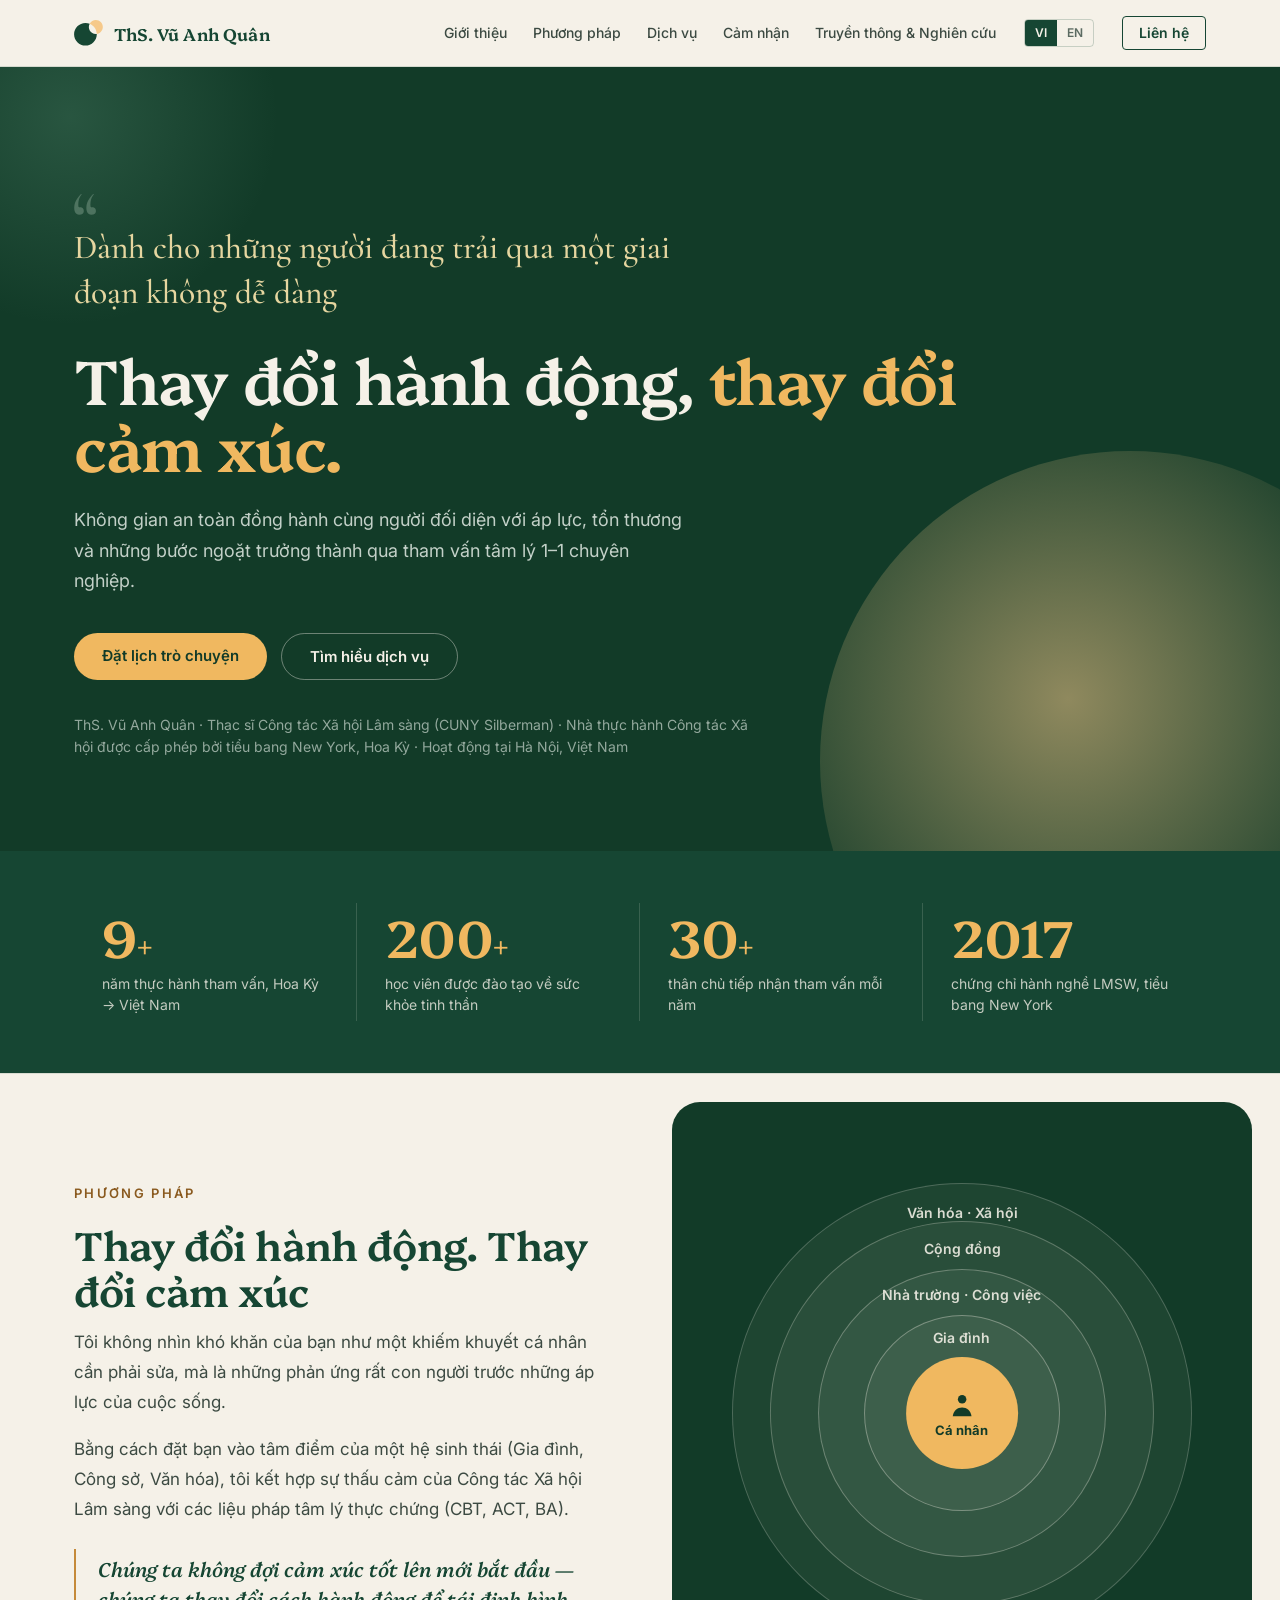
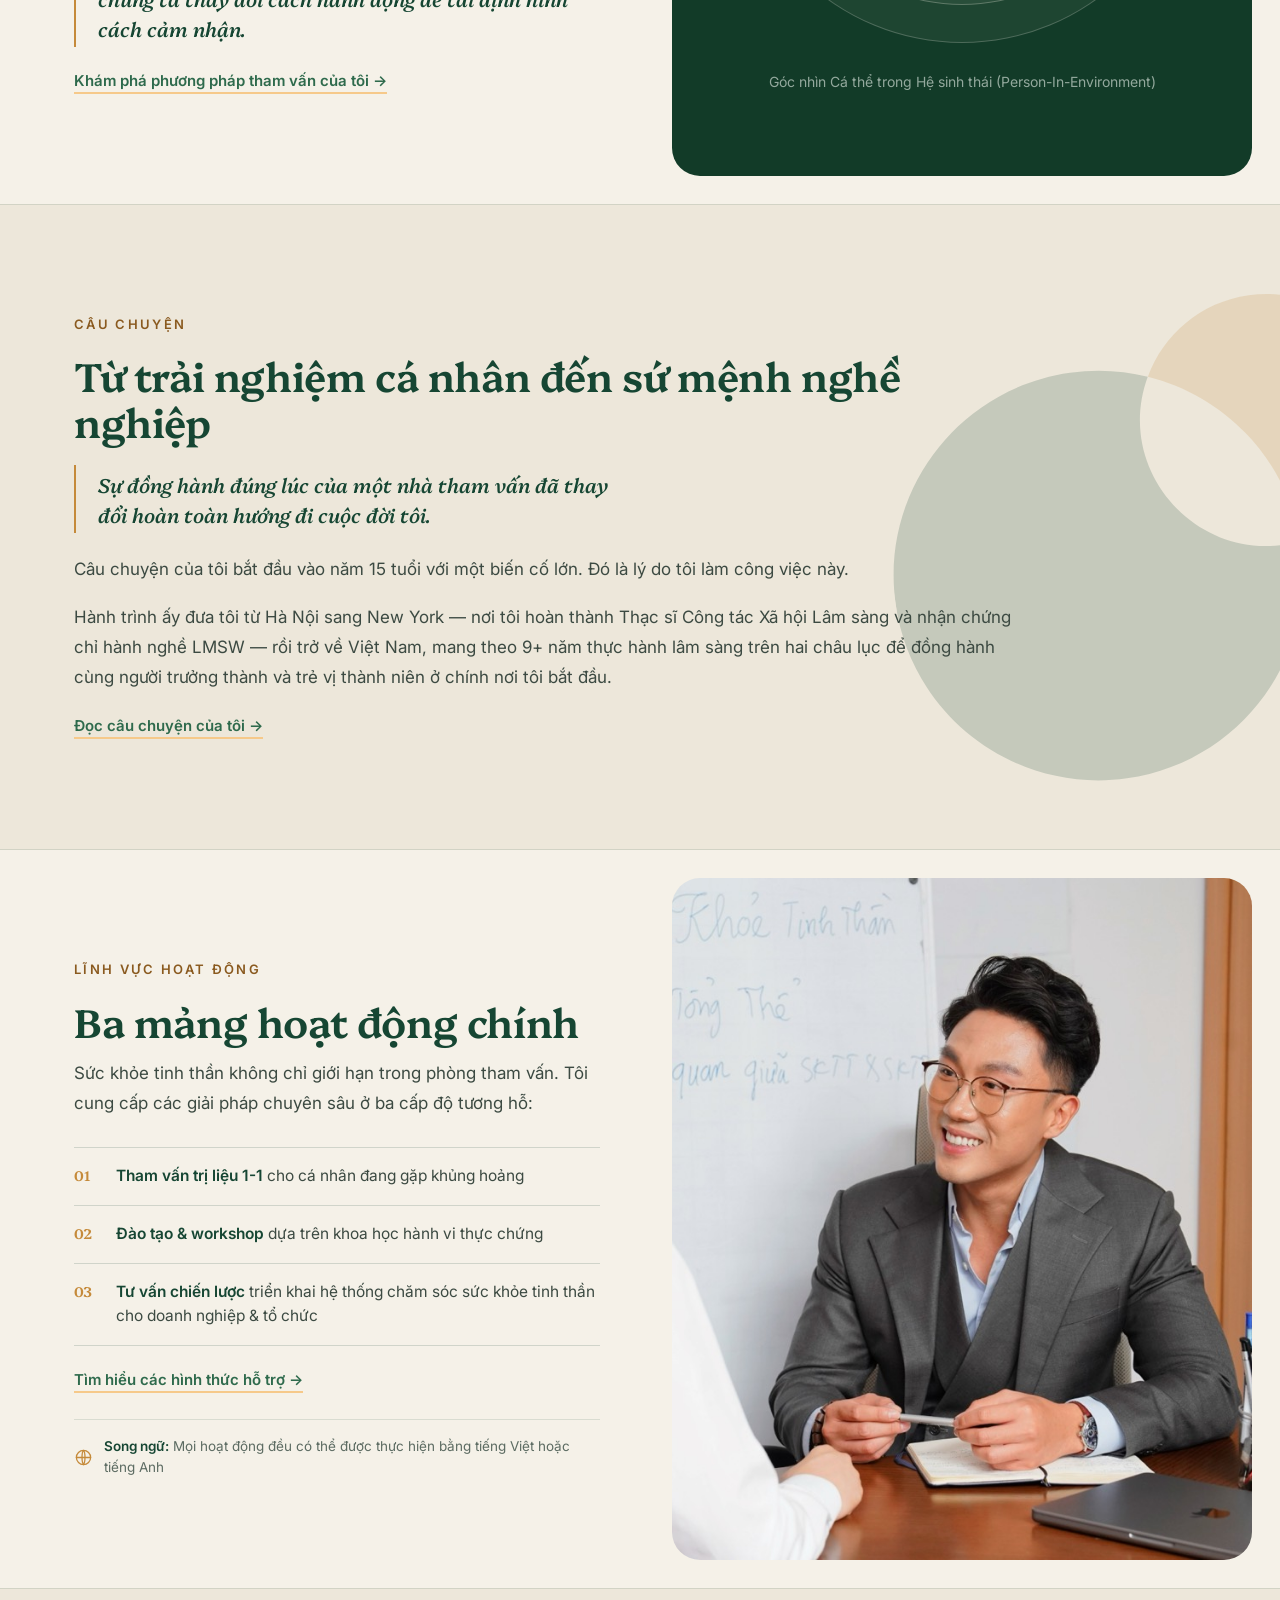
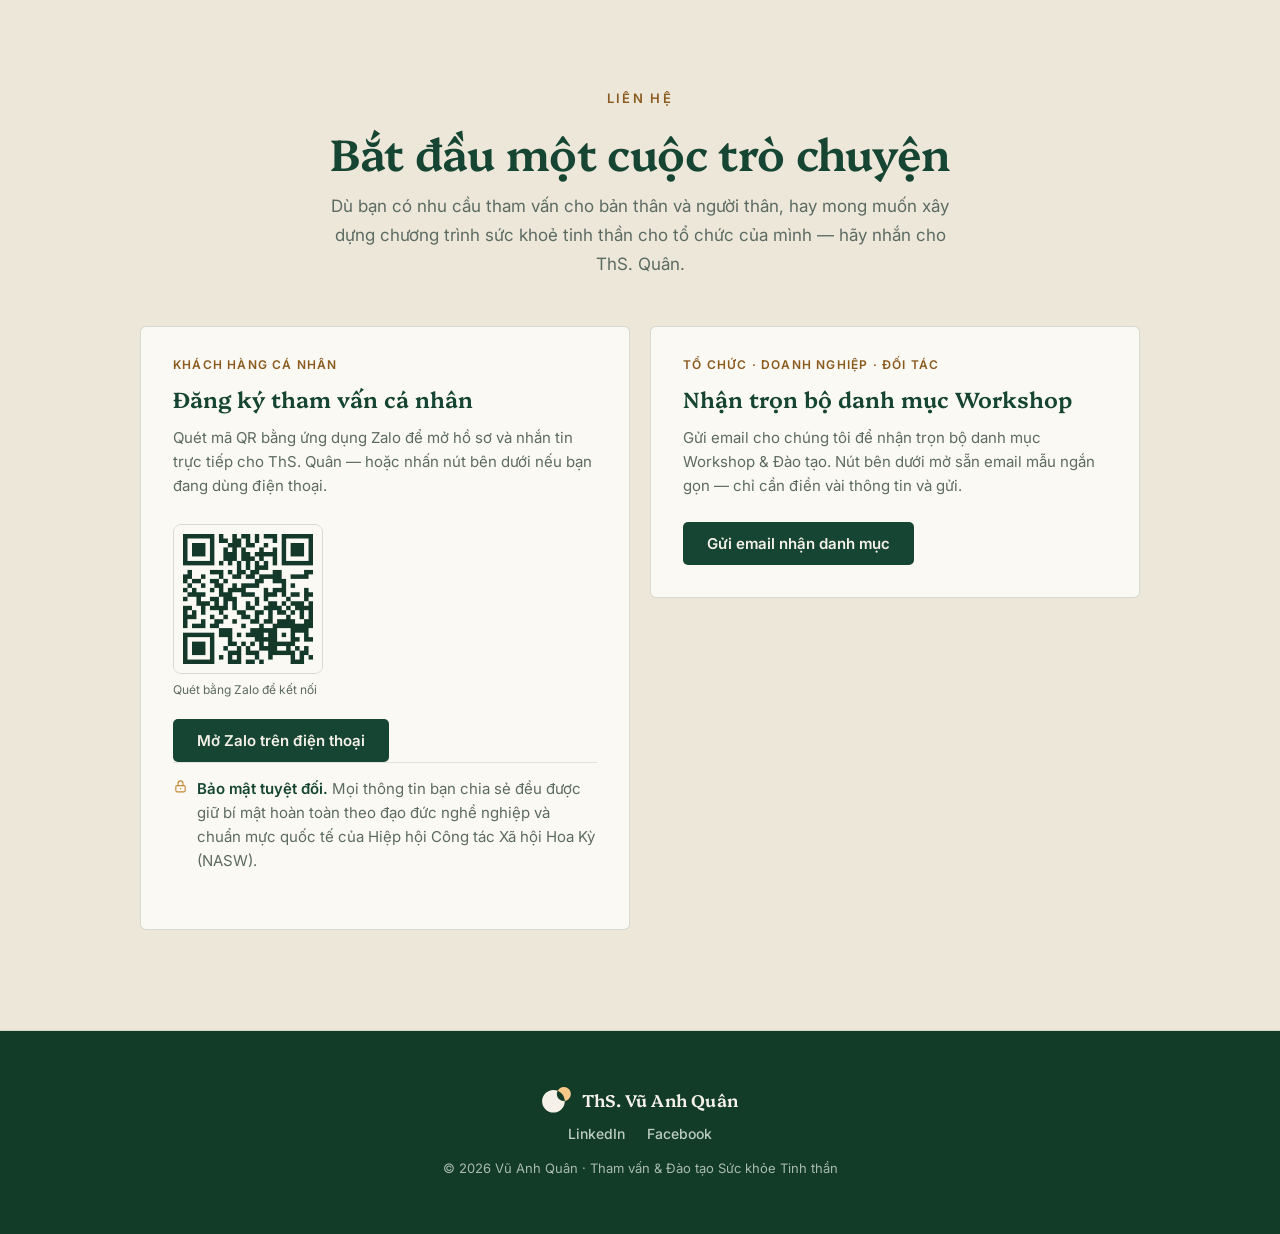
==== index.html @ e13372fb "Replace bilingual stamp with editorial treatments The rotated rubber-stamp badge clashed with the fl" ====
<!DOCTYPE html>
<html lang="vi">
<head>
<meta charset="UTF-8" />
<meta name="viewport" content="width=device-width, initial-scale=1.0" />
<title>ThS. Vũ Anh Quân — Tham vấn & Đào tạo Sức khỏe Tinh thần</title>
<meta name="description" content="ThS. Vũ Anh Quân (Quan Anh Vu, MSW) — Nhà tham vấn tâm lý & chuyên gia đào tạo sức khỏe tinh thần. Tham vấn cá nhân, tư vấn triển khai chương trình, đào tạo & giảng dạy." />
<link rel="preconnect" href="https://fonts.googleapis.com" />
<link rel="preconnect" href="https://fonts.gstatic.com" crossorigin />
<link href="https://fonts.googleapis.com/css2?family=Cormorant+Garamond:ital,wght@0,400;0,500;0,600;1,400;1,500&family=Platypi:ital,wght@0,400;0,500;0,600;0,700;1,400;1,500;1,600;1,700&family=Inter:wght@400;500;600;700&display=swap" rel="stylesheet" />
<link rel="stylesheet" href="style.css" />
<script src="app.js" defer></script>
</head>
<body>
<header class="nav">
  <div class="nav-inner">
    <a href="index.html" class="brand" aria-label="ThS. Vũ Anh Quân">
      <svg class="mark" viewBox="0 0 61 55" aria-hidden="true"><path class="m1" d="M48.05,30.11c0,13.27-10.75,24.03-24.02,24.03S0,43.38,0,30.11,10.75,6.09,24.03,6.09c3.17,0,6.2.61,8.97,1.73-5.75,10.8,3.44,23.31,15.03,21.57,0,.24.01.49.01.73Z"/><path class="m2" d="M60.8,14.76c0,7.48-5.55,13.65-12.76,14.63-.29-9.78-6.42-18.1-15.03-21.57,2.48-4.65,7.39-7.82,13.03-7.82,8.16,0,14.77,6.61,14.77,14.76Z"/></svg>
      <span data-vi="ThS. Vũ Anh Quân" data-en="Quan Anh Vu, MSW">ThS. Vũ Anh Quân</span>
    </a>
    <nav class="nav-links" id="navLinks">
      <a href="about.html" data-vi="Giới thiệu" data-en="About">Giới thiệu</a>
      <a href="approach.html" data-vi="Phương pháp" data-en="My Approach">Phương pháp</a>
      <div class="nav-drop">
        <a href="services.html" data-vi="Dịch vụ" data-en="Services">Dịch vụ</a>
        <div class="subm"><a href="services.html#workshop" data-vi="Workshop" data-en="Workshop">Workshop</a></div>
      </div>
      <a href="testimonials.html" data-vi="Cảm nhận" data-en="Testimonials">Cảm nhận</a>
      <div class="nav-drop">
        <a href="press.html" data-vi="Truyền thông &amp; Nghiên cứu" data-en="Press &amp; Research">Truyền thông &amp; Nghiên cứu</a>
        <div class="subm"><a href="press.html#research" data-vi="Nghiên cứu" data-en="Research">Nghiên cứu</a></div>
      </div>
      <a href="index.html#contact" class="mob-contact" data-vi="Liên hệ" data-en="Contact me">Liên hệ</a>
    </nav>
    <div class="lang" role="group" aria-label="Language">
      <button data-lang="vi" class="active">VI</button>
      <button data-lang="en">EN</button>
    </div>
    <a href="index.html#contact" class="nav-cta" data-vi="Liên hệ" data-en="Contact me">Liên hệ</a>
    <button class="nav-toggle" id="navToggle" aria-label="Menu"><span></span><span></span><span></span></button>
  </div>
</header>

<section class="hero" id="top">
  <div class="orb1"></div><div class="orb2"></div>
  <div class="inner">
    <p class="hero-quote" data-vi="Dành cho những người đang trải qua một giai đoạn không dễ dàng" data-en="For people going through a hard chapter">Dành cho những người đang trải qua một giai đoạn không dễ dàng</p>
    <h1 data-vi="Thay đổi hành động, <span class='accent'>thay đổi cảm xúc.</span>" data-en="Act Different, <span class='accent'>Feel Different.</span>">Thay đổi hành động, <span class="accent">thay đổi cảm xúc.</span></h1>
    <p class="tag" data-vi="Không gian an toàn đồng hành cùng người đối diện với áp lực, tổn thương và những bước ngoặt trưởng thành qua tham vấn tâm lý 1–1 chuyên nghiệp." data-en="A safe space guiding people through pressure, healing, and life transitions with professional 1-on-1 clinical counseling.">Không gian an toàn đồng hành cùng người đối diện với áp lực, tổn thương và những bước ngoặt trưởng thành qua tham vấn tâm lý 1–1 chuyên nghiệp.</p>
    <div class="cta-row">
      <a href="index.html#contact" class="btn btn-primary" data-vi="Đặt lịch trò chuyện" data-en="Book a conversation">Đặt lịch trò chuyện</a>
      <a href="services.html" class="btn btn-ghost" data-vi="Tìm hiểu dịch vụ" data-en="Explore services">Tìm hiểu dịch vụ</a>
    </div>
    <p class="hero-cred" data-vi="ThS. Vũ Anh Quân · Thạc sĩ Công tác Xã hội Lâm sàng (CUNY Silberman) · Nhà thực hành Công tác Xã hội được cấp phép bởi tiểu bang New York, Hoa Kỳ · Hoạt động tại Hà Nội, Việt Nam" data-en="Quan Anh Vu, MSW · Master of Social Work, Clinical Practice (CUNY Silberman) · LMSW, New York, USA · Currently practicing in Hanoi, Vietnam">ThS. Vũ Anh Quân · Thạc sĩ Công tác Xã hội Lâm sàng (CUNY Silberman) · Nhà thực hành Công tác Xã hội được cấp phép bởi tiểu bang New York, Hoa Kỳ · Hoạt động tại Hà Nội, Việt Nam</p>
  </div>
</section>

<section class="bg-green">
  <div class="stat-grid">
    <div class="stat"><div class="num">9<sup>+</sup></div><div class="lbl" data-vi="năm thực hành tham vấn, Hoa Kỳ → Việt Nam" data-en="years of counseling practice, USA → Vietnam">năm thực hành tham vấn, Hoa Kỳ → Việt Nam</div></div>
    <div class="stat"><div class="num">200<sup>+</sup></div><div class="lbl" data-vi="học viên được đào tạo về sức khỏe tinh thần" data-en="practitioners trained in mental health">học viên được đào tạo về sức khỏe tinh thần</div></div>
    <div class="stat"><div class="num">30<sup>+</sup></div><div class="lbl" data-vi="thân chủ tiếp nhận tham vấn mỗi năm" data-en="clients received in counseling each year">thân chủ tiếp nhận tham vấn mỗi năm</div></div>
    <div class="stat"><div class="num">2017</div><div class="lbl" data-vi="chứng chỉ hành nghề LMSW, tiểu bang New York" data-en="LMSW license, State of New York">chứng chỉ hành nghề LMSW, tiểu bang New York</div></div>
  </div>
</section>

<!-- ============ PHƯƠNG PHÁP · split ============ -->
<section class="split" id="phuong-phap" style="border-top:1px solid var(--line-soft)">
  <div class="split-copy">
    <p class="eyebrow" data-vi="Phương pháp" data-en="My Approach">Phương pháp</p>
    <h2 class="h2" data-vi="Thay đổi hành động. Thay đổi cảm xúc" data-en="Act different. Feel different">Thay đổi hành động. Thay đổi cảm xúc</h2>
    <p class="body" data-vi="Tôi không nhìn khó khăn của bạn như một khiếm khuyết cá nhân cần phải sửa, mà là những phản ứng rất con người trước những áp lực của cuộc sống." data-en="I don't see your difficulty as a personal defect to be fixed, but as deeply human responses to life's pressures.">Tôi không nhìn khó khăn của bạn như một khiếm khuyết cá nhân cần phải sửa, mà là những phản ứng rất con người trước những áp lực của cuộc sống.</p>
    <p class="body" data-vi="Bằng cách đặt bạn vào tâm điểm của một hệ sinh thái (Gia đình, Công sở, Văn hóa), tôi kết hợp sự thấu cảm của Công tác Xã hội Lâm sàng với các liệu pháp tâm lý thực chứng (CBT, ACT, BA)." data-en="By mapping your challenges within your unique ecosystem—relationships, work culture, and environment—I combine the systemic lens of Clinical Social Work with evidence-based therapies (CBT, ACT, BA).">Bằng cách đặt bạn vào tâm điểm của một hệ sinh thái (Gia đình, Công sở, Văn hóa), tôi kết hợp sự thấu cảm của Công tác Xã hội Lâm sàng với các liệu pháp tâm lý thực chứng (CBT, ACT, BA).</p>
    <p class="pull" data-vi="Chúng ta không đợi cảm xúc tốt lên mới bắt đầu — chúng ta thay đổi cách hành động để tái định hình cách cảm nhận." data-en="We do not wait for your feelings to change to start living — we shift how you act to transform how you feel.">Chúng ta không đợi cảm xúc tốt lên mới bắt đầu — chúng ta thay đổi cách hành động để tái định hình cách cảm nhận.</p>
    <a class="more" href="approach.html" data-vi="Khám phá phương pháp tham vấn của tôi →" data-en="Explore my clinical approach →">Khám phá phương pháp tham vấn của tôi →</a>
  </div>
  <div class="split-panel deep">
    <div class="pie">
      <div class="pc pc5"><span class="pl" data-vi="Văn hóa · Xã hội" data-en="Culture · Society">Văn hóa · Xã hội</span></div>
      <div class="pc pc4"><span class="pl" data-vi="Cộng đồng" data-en="Community">Cộng đồng</span></div>
      <div class="pc pc3"><span class="pl" data-vi="Nhà trường · Công việc" data-en="School · Work">Nhà trường · Công việc</span></div>
      <div class="pc pc2"><span class="pl" data-vi="Gia đình" data-en="Family">Gia đình</span></div>
      <div class="pc pc1">
        <svg class="pperson" viewBox="0 0 24 24" aria-hidden="true"><circle cx="12" cy="7.4" r="3.4"/><path d="M4.5 21c.6-4.4 3.7-7 7.5-7s6.9 2.6 7.5 7z"/></svg>
        <span class="plc" data-vi="Cá nhân" data-en="Individual">Cá nhân</span>
      </div>
    </div>
    <p class="pie-cap" data-vi="Góc nhìn Cá thể trong Hệ sinh thái (Person-In-Environment)" data-en="The Person-In-Environment perspective">Góc nhìn Cá thể trong Hệ sinh thái (Person-In-Environment)</p>
  </div>
</section>

<!-- ============ CÂU CHUYỆN · band ============ -->
<section class="story-band">
  <svg class="band-mark" viewBox="0 0 61 55" aria-hidden="true"><path fill="#164633" d="M48.05,30.11c0,13.27-10.75,24.03-24.02,24.03S0,43.38,0,30.11,10.75,6.09,24.03,6.09c3.17,0,6.2.61,8.97,1.73-5.75,10.8,3.44,23.31,15.03,21.57,0,.24.01.49.01.73Z"/><path fill="#C58A3A" d="M60.8,14.76c0,7.48-5.55,13.65-12.76,14.63-.29-9.78-6.42-18.1-15.03-21.57,2.48-4.65,7.39-7.82,13.03-7.82,8.16,0,14.77,6.61,14.77,14.76Z"/></svg>
  <div class="inner">
    <div class="copy">
      <p class="eyebrow" data-vi="Câu chuyện" data-en="My Story">Câu chuyện</p>
      <h2 class="h2" data-vi="Từ trải nghiệm cá nhân đến sứ mệnh nghề nghiệp" data-en="From personal experience to a professional calling">Từ trải nghiệm cá nhân đến sứ mệnh nghề nghiệp</h2>
      <p class="pull" data-vi="Sự đồng hành đúng lúc của một nhà tham vấn đã thay đổi hoàn toàn hướng đi cuộc đời tôi." data-en="The timely support of a counselor changed the entire course of my life.">Sự đồng hành đúng lúc của một nhà tham vấn đã thay đổi hoàn toàn hướng đi cuộc đời tôi.</p>
      <p class="body" data-vi="Câu chuyện của tôi bắt đầu vào năm 15 tuổi với một biến cố lớn. Đó là lý do tôi làm công việc này." data-en="My story began at 15 with a major life crisis. That is why I do this work.">Câu chuyện của tôi bắt đầu vào năm 15 tuổi với một biến cố lớn. Đó là lý do tôi làm công việc này.</p>
      <p class="body" data-vi="Hành trình ấy đưa tôi từ Hà Nội sang New York — nơi tôi hoàn thành Thạc sĩ Công tác Xã hội Lâm sàng và nhận chứng chỉ hành nghề LMSW — rồi trở về Việt Nam, mang theo 9+ năm thực hành lâm sàng trên hai châu lục để đồng hành cùng người trưởng thành và trẻ vị thành niên ở chính nơi tôi bắt đầu." data-en="That journey took me from Hanoi to New York — where I completed my Master of Clinical Social Work and earned my LMSW license — then back to Vietnam, bringing 9+ years of clinical practice across two continents to walk alongside adults and adolescents right where my own story began.">Hành trình ấy đưa tôi từ Hà Nội sang New York — nơi tôi hoàn thành Thạc sĩ Công tác Xã hội Lâm sàng và nhận chứng chỉ hành nghề LMSW — rồi trở về Việt Nam, mang theo 9+ năm thực hành lâm sàng trên hai châu lục để đồng hành cùng người trưởng thành và trẻ vị thành niên ở chính nơi tôi bắt đầu.</p>
      <a class="more" href="about.html" data-vi="Đọc câu chuyện của tôi →" data-en="Read my full story →">Đọc câu chuyện của tôi →</a>
    </div>
  </div>
</section>

<!-- ============ DỊCH VỤ · split ============ -->
<section class="split" id="dich-vu">
  <div class="split-copy">
    <p class="eyebrow" data-vi="Lĩnh vực hoạt động" data-en="Services">Lĩnh vực hoạt động</p>
    <h2 class="h2" data-vi="Ba mảng hoạt động chính" data-en="Three core areas">Ba mảng hoạt động chính</h2>
    <p class="body" data-vi="Sức khỏe tinh thần không chỉ giới hạn trong phòng tham vấn. Tôi cung cấp các giải pháp chuyên sâu ở ba cấp độ tương hỗ:" data-en="Mental health extends beyond the counseling room. I offer in-depth solutions at three complementary levels:">Sức khỏe tinh thần không chỉ giới hạn trong phòng tham vấn. Tôi cung cấp các giải pháp chuyên sâu ở ba cấp độ tương hỗ:</p>
    <div class="svc-list">
      <div class="svc"><span class="no">01</span><p data-vi="<b>Tham vấn trị liệu 1-1</b> cho cá nhân đang gặp khủng hoảng" data-en="<b>1-on-1 clinical counseling</b> for individuals in crisis"><b>Tham vấn trị liệu 1-1</b> cho cá nhân đang gặp khủng hoảng</p></div>
      <div class="svc"><span class="no">02</span><p data-vi="<b>Đào tạo &amp; workshop</b> dựa trên khoa học hành vi thực chứng" data-en="<b>Training &amp; workshops</b> grounded in evidence-based behavioral science"><b>Đào tạo &amp; workshop</b> dựa trên khoa học hành vi thực chứng</p></div>
      <div class="svc"><span class="no">03</span><p data-vi="<b>Tư vấn chiến lược</b> triển khai hệ thống chăm sóc sức khỏe tinh thần cho doanh nghiệp &amp; tổ chức" data-en="<b>Strategic consulting</b> on mental-health care systems for businesses &amp; organizations"><b>Tư vấn chiến lược</b> triển khai hệ thống chăm sóc sức khỏe tinh thần cho doanh nghiệp &amp; tổ chức</p></div>
    </div>
    <a class="more" href="services.html" data-vi="Tìm hiểu các hình thức hỗ trợ →" data-en="Explore how I can help →">Tìm hiểu các hình thức hỗ trợ →</a>
    <div class="svc-bi">
      <svg viewBox="0 0 24 24" aria-hidden="true"><circle cx="12" cy="12" r="9"/><path d="M3 12h18M12 3c2.5 2.5 2.5 15 0 18M12 3c-2.5 2.5-2.5 15 0 18"/></svg>
      <p data-vi="<b>Song ngữ:</b> Mọi hoạt động đều có thể được thực hiện bằng tiếng Việt hoặc tiếng Anh" data-en="<b>Bilingual:</b> every service can be conducted in Vietnamese or English"><b>Song ngữ:</b> Mọi hoạt động đều có thể được thực hiện bằng tiếng Việt hoặc tiếng Anh</p>
    </div>
  </div>
  <div class="split-panel photo">
    <img src="[data-uri]" alt="ThS. Vũ Anh Quân trong một buổi tham vấn" />
  </div>
</section>

<section class="sec bg-alt contact" id="contact">
  <div class="contact-inner">
    <p class="eyebrow" data-vi="Liên hệ" data-en="Contact us">Liên hệ</p>
    <h2 data-vi="Bắt đầu một cuộc trò chuyện" data-en="Let's start a conversation">Bắt đầu một cuộc trò chuyện</h2>
    <p class="lead" data-vi="Dù bạn có nhu cầu tham vấn cho bản thân và người thân, hay mong muốn xây dựng chương trình sức khoẻ tinh thần cho tổ chức của mình — hãy nhắn cho ThS. Quân." data-en="Whether you're seeking counseling for yourself or a loved one, or wanting to build a mental wellness program for your organization — reach out to Mr. Quan.">Dù bạn có nhu cầu tham vấn cho bản thân và người thân, hay mong muốn xây dựng chương trình sức khoẻ tinh thần cho tổ chức của mình — hãy nhắn cho ThS. Quân.</p>
    <div class="ccards">
      <div class="ccard">
        <p class="tag" data-vi="Khách hàng cá nhân" data-en="Individual clients">Khách hàng cá nhân</p>
        <h3 data-vi="Đăng ký tham vấn cá nhân" data-en="Book individual counseling">Đăng ký tham vấn cá nhân</h3>
        <p data-vi="Quét mã QR bằng ứng dụng Zalo để mở hồ sơ và nhắn tin trực tiếp cho ThS. Quân — hoặc nhấn nút bên dưới nếu bạn đang dùng điện thoại." data-en="Scan the QR with the Zalo app to open the profile and message Mr. Quan directly — or tap the button below if you're on your phone.">Quét mã QR bằng ứng dụng Zalo để mở hồ sơ và nhắn tin trực tiếp cho ThS. Quân — hoặc nhấn nút bên dưới nếu bạn đang dùng điện thoại.</p>
        <div class="zalo-qr"><img src="[data-uri]" alt="Zalo QR — ThS. Vũ Anh Quân" width="150" height="150" loading="lazy" /><div class="cap" data-vi="Quét bằng Zalo để kết nối" data-en="Scan with Zalo to connect">Quét bằng Zalo để kết nối</div></div>
        <a class="btn-mail" target="_blank" rel="noopener noreferrer" href="https://zalo.me/84966249391"><span data-vi="Mở Zalo trên điện thoại" data-en="Open Zalo on mobile">Mở Zalo trên điện thoại</span></a>
        <p class="privacy-note"><svg viewBox="0 0 24 24" aria-hidden="true"><rect x="4.5" y="10.5" width="15" height="10" rx="2"/><path d="M8 10.5V7a4 4 0 0 1 8 0v3.5"/><circle cx="12" cy="15.5" r="1.2" fill="var(--gold)" stroke="none"/></svg><span data-vi="<b>Bảo mật tuyệt đối.</b> Mọi thông tin bạn chia sẻ đều được giữ bí mật hoàn toàn theo đạo đức nghề nghiệp và chuẩn mực quốc tế của Hiệp hội Công tác Xã hội Hoa Kỳ (NASW)." data-en="<b>Full confidentiality.</b> Everything you share is kept strictly private, in line with professional ethics and the international standards of the U.S. National Association of Social Workers (NASW)."><b>Bảo mật tuyệt đối.</b> Mọi thông tin bạn chia sẻ đều được giữ bí mật hoàn toàn theo đạo đức nghề nghiệp và chuẩn mực quốc tế của Hiệp hội Công tác Xã hội Hoa Kỳ (NASW).</span></p>
      </div>
      <div class="ccard">
        <p class="tag" data-vi="Tổ chức · Doanh nghiệp · Đối tác" data-en="Organizations · Partners">Tổ chức · Doanh nghiệp · Đối tác</p>
        <h3 data-vi="Nhận trọn bộ danh mục Workshop" data-en="Get our full workshop catalogue">Nhận trọn bộ danh mục Workshop</h3>
        <p data-vi="Gửi email cho chúng tôi để nhận trọn bộ danh mục Workshop & Đào tạo. Nút bên dưới mở sẵn email mẫu ngắn gọn — chỉ cần điền vài thông tin và gửi." data-en="Send us an email to receive our full workshop offering catalogue. The button opens a short pre-filled template — just add a few details and send.">Gửi email cho chúng tôi để nhận trọn bộ danh mục Workshop & Đào tạo. Nút bên dưới mở sẵn email mẫu ngắn gọn — chỉ cần điền vài thông tin và gửi.</p>
        <a class="btn-mail" target="_top" href="mailto:quan.dennis.vu@gmail.com?subject=Y%C3%AAu%20c%E1%BA%A7u%20danh%20m%E1%BB%A5c%20Workshop%20%26%20%C4%90%C3%A0o%20t%E1%BA%A1o&amp;body=Th%C3%A2n%20g%E1%BB%ADi%20ThS.%20V%C5%A9%20Anh%20Qu%C3%A2n%2C%0D%0A%0D%0A%C4%90%C6%A1n%20v%E1%BB%8B%20ch%C3%BAng%20t%C3%B4i%20mong%20nh%E1%BA%ADn%20danh%20m%E1%BB%A5c%20Workshop%20%26%20%C4%90%C3%A0o%20t%E1%BA%A1o%20%C4%91%E1%BA%A7y%20%C4%91%E1%BB%A7.%20V%C3%A0i%20th%C3%B4ng%20tin%20ng%E1%BA%AFn%3A%0D%0A%E2%80%A2%20T%C3%AAn%20t%E1%BB%95%20ch%E1%BB%A9c%3A%0D%0A%E2%80%A2%20Ng%C6%B0%E1%BB%9Di%20li%C3%AAn%20h%E1%BB%87%3A%0D%0A%E2%80%A2%20Ch%E1%BB%A7%20%C4%91%E1%BB%81%20/%20Nhu%20c%E1%BA%A7u%20di%E1%BB%85n%20thuy%E1%BA%BFt%20quan%20t%C3%A2m%3A%0D%0A%0D%0AC%E1%BA%A3m%20%C6%A1n%20anh."><span data-vi="Gửi email nhận danh mục" data-en="Email for the catalogue">Gửi email nhận danh mục</span></a>
      </div>
    </div>
  </div>
</section>

<footer class="ft">
  <div class="brand" style="display:flex;align-items:center;gap:11px">
    <svg class="mark" viewBox="0 0 61 55" aria-hidden="true"><path class="m1" d="M48.05,30.11c0,13.27-10.75,24.03-24.02,24.03S0,43.38,0,30.11,10.75,6.09,24.03,6.09c3.17,0,6.2.61,8.97,1.73-5.75,10.8,3.44,23.31,15.03,21.57,0,.24.01.49.01.73Z"/><path class="m2" d="M60.8,14.76c0,7.48-5.55,13.65-12.76,14.63-.29-9.78-6.42-18.1-15.03-21.57,2.48-4.65,7.39-7.82,13.03-7.82,8.16,0,14.77,6.61,14.77,14.76Z"/></svg>
    <span data-vi="ThS. Vũ Anh Quân" data-en="Quan Anh Vu, MSW">ThS. Vũ Anh Quân</span>
  </div>
  <div class="fsoc">
    <a href="https://www.linkedin.com/in/quandennisvu/" target="_blank" rel="noopener noreferrer">LinkedIn</a>
    <a href="https://www.facebook.com/quantamly92/" target="_blank" rel="noopener noreferrer">Facebook</a>
  </div>
  <p class="cp" data-vi="© 2026 Vũ Anh Quân · Tham vấn & Đào tạo Sức khỏe Tinh thần" data-en="© 2026 Quan Anh Vu · Mental Health Counseling & Training">© 2026 Vũ Anh Quân · Tham vấn & Đào tạo Sức khỏe Tinh thần</p>
</footer>
</body>
</html>
---- style.css ----
:root{
    --paper:#F5F1E8; --paper-alt:#EDE7DA; --card:#FBF9F3;
    --green-deep:#123B28; --green:#164633; --green-mid:#2E6A4C;
    --ink:#1E2A24; --ink-soft:#233029; --body:#3C4A42; --muted:#5C6B62;
    --gold:#C58A3A; --eyebrow:#8A5A1F; --gold-hero:#D9A24E; --gold-accent:#F0B860;
    --peach:#F6C98A;
    --line:rgba(16,66,46,.16); --line-soft:rgba(16,66,46,.12);
    --on-deep:#EAF1EB;
    --r:6px; --maxw:1180px;
  }
  *{box-sizing:border-box;margin:0;padding:0}
  html{scroll-behavior:smooth}
  body{font-family:Inter,-apple-system,BlinkMacSystemFont,'Segoe UI',sans-serif;background:var(--paper);color:var(--ink);
    line-height:1.6;-webkit-font-smoothing:antialiased}
  ::selection{background:var(--green);color:var(--paper)}
  a{color:inherit;text-decoration:none}
  img{display:block;max-width:100%}
  h1,h2,h3,h4,.serif{font-family:Platypi,Georgia,serif}
  .wrap{max-width:var(--maxw);margin:0 auto;padding:0 24px}
  .sec{padding:100px 0}
  .eyebrow{font:600 13px/1.5 Inter,sans-serif;letter-spacing:.18em;text-transform:uppercase;color:var(--eyebrow);margin:0 0 18px}
  .eyebrow.gold{color:var(--gold-hero)}
  .h2{font:600 40px/1.14 Platypi,Georgia,serif;color:var(--green);letter-spacing:-.01em;margin:0 0 14px}
  .h2.light{color:var(--paper)}
  .lead{font:400 17px/1.7 Inter,sans-serif;color:var(--muted);max-width:640px}
  .lead.on-deep{color:rgba(234,241,235,.72)}
  .bg-alt{background:var(--paper-alt);border-top:1px solid var(--line-soft);border-bottom:1px solid var(--line-soft)}
  .bg-deep{background:var(--green-deep);color:var(--on-deep)}
  .bg-green{background:var(--green);color:var(--paper)}

  /* NAV */
  header.nav{position:sticky;top:0;z-index:50;background:rgba(245,241,232,.86);backdrop-filter:blur(10px);
    border-bottom:1px solid rgba(16,66,46,.14)}
  .nav-inner{max-width:var(--maxw);margin:0 auto;padding:16px 24px;display:flex;align-items:center;gap:28px}
  .brand{display:flex;align-items:center;gap:11px;margin-right:auto}
  .brand .mark{width:29px;height:26px;flex:0 0 auto}
  .brand .mark .m1{fill:var(--green)}
  .brand .mark .m2{fill:var(--peach)}
  footer.ft .brand .mark .m1{fill:var(--paper)}
  .brand span{font:600 17px/1 Platypi,Georgia,serif;color:var(--green);letter-spacing:.01em}
  .nav-links{display:flex;gap:26px;align-items:center}
  .nav-links a{font:500 14px/1 Inter,sans-serif;color:var(--body);transition:color .18s}
  .nav-links a:hover{color:var(--green)}
  .nav-links .mob-contact{display:none}
  .lang{display:flex;flex:0 0 auto;border:1px solid rgba(16,66,46,.2);border-radius:4px;overflow:hidden;font:600 12px/1 Inter,sans-serif}
  .lang button{border:0;background:transparent;cursor:pointer;padding:7px 10px;color:var(--muted);font:inherit}
  .lang button.active{background:var(--green);color:var(--paper)}
  .nav-cta{font:600 14px/1 Inter,sans-serif;color:var(--green);border:1px solid var(--green);padding:9px 16px;border-radius:4px;transition:background .18s,color .18s}
  .nav-cta:hover{background:var(--green);color:var(--paper)}
  .nav-toggle{display:none;background:none;border:0;cursor:pointer;padding:6px}
  .nav-toggle span{display:block;width:24px;height:2px;background:var(--green);margin:5px 0;border-radius:2px}

  /* HERO */
  .hero{position:relative;overflow:hidden;background:var(--green-deep);color:var(--on-deep)}
  .hero .orb1{position:absolute;right:-160px;bottom:-220px;width:620px;height:620px;border-radius:50%;
    background:radial-gradient(circle at 40% 40%,rgba(246,201,138,.55),rgba(246,201,138,0) 68%);pointer-events:none}
  .hero .orb2{position:absolute;left:-140px;top:-160px;width:420px;height:420px;border-radius:50%;
    background:radial-gradient(circle at 50% 50%,rgba(120,180,150,.22),rgba(120,180,150,0) 70%);pointer-events:none}
  .hero .inner{position:relative;max-width:var(--maxw);margin:0 auto;padding:104px 24px 92px}
  .hero .eyebrow{color:var(--gold-hero);margin-bottom:22px;max-width:640px}
  .hero-quote{position:relative;font-family:'Cormorant Garamond',Georgia,serif;font-weight:500;
    font-size:clamp(1.55rem,2.9vw,2.1rem);line-height:1.34;color:#E6D6A0;max-width:660px;margin:2px 0 30px;padding-top:52px}
  .hero-quote::before{content:"\201C";position:absolute;top:8px;left:-2px;font-family:'Cormorant Garamond',Georgia,serif;
    font-weight:600;font-size:74px;line-height:1;color:rgba(176,201,184,.32)}
  .hero h1{font:600 62px/1.08 Platypi,Georgia,serif;letter-spacing:-.015em;margin:0 0 26px;max-width:900px;color:var(--paper)}
  .hero h1 .accent{color:var(--gold-accent)}
  .hero .tag{font:400 18px/1.7 Inter,sans-serif;color:rgba(234,241,235,.82);margin:0 0 36px;max-width:620px}
  .cta-row{display:flex;gap:14px;flex-wrap:wrap}
  .btn{font:600 15px/1 Inter,sans-serif;padding:15px 28px;border-radius:999px;display:inline-block;transition:opacity .18s}
  .btn:hover{opacity:.9}
  .btn-primary{background:var(--gold-accent);color:var(--green-deep)}
  .btn-ghost{color:var(--paper);border:1px solid rgba(245,241,232,.4)}
  .hero-cred{font:400 14px/1.6 Inter,sans-serif;color:rgba(234,241,235,.6);margin:34px 0 0;max-width:680px}

  /* STAT BAND */
  .stat-grid{max-width:var(--maxw);margin:0 auto;padding:52px 24px;display:grid;grid-template-columns:repeat(4,1fr)}
  .stat{padding:6px 28px;border-right:1px solid rgba(245,241,232,.16)}
  .stat:last-child{border-right:0}
  .stat .num{font:600 52px/1 Platypi,Georgia,serif;color:var(--gold-accent)}
  .stat .num sup{font-size:30px;vertical-align:baseline;line-height:1}
  .stat .lbl{font:400 14px/1.5 Inter,sans-serif;color:rgba(245,241,232,.78);margin-top:12px}

  /* STORY */
  .story-grid{max-width:var(--maxw);margin:0 auto;display:grid;grid-template-columns:1.05fr .95fr;gap:64px;align-items:start}
  .story p.body{font:400 17px/1.75 Inter,sans-serif;color:var(--body);margin:0 0 22px}
  .story .pull{margin:0 0 22px;padding:4px 0 4px 22px;border-left:2px solid var(--gold);
    font:italic 500 20px/1.5 Platypi,Georgia,serif;color:var(--green)}
  .story .portrait{aspect-ratio:4/5;border:1px solid var(--line);border-radius:var(--r);overflow:hidden;background:var(--card)}
  .story .portrait img{width:100%;height:100%;object-fit:cover}
  .story .pcap{font:400 14px/1.6 Inter,sans-serif;color:var(--muted);margin:16px 2px 0}

  /* APPROACH */
  .appr-grid{max-width:var(--maxw);margin:0 auto;display:grid;grid-template-columns:1fr 1fr;gap:64px;align-items:center}
  .appr-head{max-width:840px}
  .diagram-center{display:flex;justify-content:center;margin:48px 0 4px}
  .diagram-wrap{display:flex;justify-content:center}
  .diagram{position:relative;width:460px;height:460px;border-radius:50%;background:#E7F0EA;border:1px solid rgba(16,66,46,.10)}
  .diagram .rl{position:absolute;left:50%;transform:translateX(-50%);white-space:nowrap;font:700 15px/1 Inter,sans-serif;color:#1E4635}
  .ring{position:absolute;left:50%;top:50%;transform:translate(-50%,-50%);border-radius:50%;border:3px solid #fff}
  .r5>.rl{top:28px}
  .r4{width:376px;height:376px;background:#D3E4DA}
  .r4>.rl{top:24px}
  .r3{width:292px;height:292px;background:#B7D5C4}
  .r3>.rl{top:22px;color:#17402F}
  .r2{width:208px;height:208px;background:#8FBFA6}
  .r2>.rl{top:16px;color:#123B28}
  .r1{width:140px;height:140px;background:#1E4E3A;border:4px solid #fff;display:flex;flex-direction:column;align-items:center;justify-content:center;gap:3px}
  .r1 .person{width:38px;height:38px;flex:0 0 auto}
  .r1 .rl-c{color:#fff;font:700 15px/1 Inter,sans-serif}
  .mod-intro{font:400 15px/1.6 Inter,sans-serif;color:var(--body);margin:24px 0 0}
  .modality{display:flex;flex-wrap:wrap;gap:8px;margin-top:14px}
  /* Approach: philosophy pillars + modalities (click-to-expand) */
  .appr-sub{font:italic 500 21px/1.32 Platypi,Georgia,serif;color:var(--gold);margin:54px 0 20px;max-width:820px}
  .acc-grid{display:grid;gap:14px}
  .acc-2col{grid-template-columns:1fr 1fr}
  .acc-4col{grid-template-columns:repeat(4,1fr);align-items:start;margin-top:16px}
  .acc-item{background:var(--card);border:1px solid var(--line);border-radius:var(--r)}
  .acc-item.open{border-color:rgba(197,138,58,.5)}
  .acc-head{width:100%;display:flex;align-items:center;gap:14px;text-align:left;background:none;border:0;cursor:pointer;padding:20px 22px;font:inherit}
  .acc-no{flex:0 0 auto;font:600 13px/1 Platypi,Georgia,serif;color:var(--gold)}
  .acc-t{flex:1;font:600 16px/1.36 Platypi,Georgia,serif;color:var(--green)}
  .acc-ic{flex:0 0 auto;width:16px;height:16px;position:relative}
  .acc-ic::before,.acc-ic::after{content:"";position:absolute;background:var(--gold);border-radius:2px}
  .acc-ic::before{top:7px;left:1px;width:14px;height:2px}
  .acc-ic::after{top:1px;left:7px;width:2px;height:14px;transition:transform .28s ease}
  .acc-item.open .acc-ic::after{transform:scaleY(0)}
  .acc-body{max-height:0;overflow:hidden;transition:max-height .32s ease}
  .acc-item.open .acc-body{max-height:520px}
  .acc-body p{padding:0 22px 20px;font:400 14.5px/1.66 Inter,sans-serif;color:var(--body);margin:0}
  @media(max-width:860px){.acc-4col{grid-template-columns:1fr 1fr}}
  @media(max-width:680px){.acc-2col,.acc-4col{grid-template-columns:1fr}.appr-sub{font-size:18px;margin-top:40px}}
  .modality span{font:500 13px/1 Inter,sans-serif;color:var(--green);border:1px solid rgba(16,66,46,.2);padding:8px 14px;border-radius:3px}

  /* SERVICES */
  .cols3{display:grid;grid-template-columns:repeat(3,1fr);gap:24px}
  .card{border:1px solid var(--line);border-radius:var(--r);padding:32px;background:var(--card)}
  .card .no{font:600 14px/1 Platypi,Georgia,serif;color:var(--gold);margin-bottom:22px}
  .card h3{font:600 22px/1.3 Platypi,Georgia,serif;color:var(--green);margin:0 0 14px}
  .card p{font:400 15px/1.65 Inter,sans-serif;color:var(--body);margin:0 0 20px}
  .card ul{list-style:none;padding:18px 0 0;border-top:1px solid var(--line-soft)}
  .card ul li{font:400 14px/1.5 Inter,sans-serif;color:var(--muted);padding:5px 0}

  /* PILLARS */
  .pillars{display:grid;grid-template-columns:repeat(5,1fr);gap:16px}
  .pillar{background:var(--card);border-radius:var(--r);overflow:hidden;display:flex;flex-direction:column}
  .pillar .band{padding:20px 18px 18px;color:#fff}
  .pillar .band .no{font:700 13px/1 Inter,sans-serif;color:rgba(255,255,255,.62);margin-bottom:12px}
  .pillar .band h3{font:600 19px/1.25 Platypi,Georgia,serif;color:#fff;margin:0;min-height:2.5em}
  .pillar ul{list-style:none;padding:18px;flex:1}
  .pillar ul li{font:400 14px/1.5 Inter,sans-serif;color:var(--body);padding:5px 0;border-bottom:1px solid rgba(16,66,46,.09)}
  .pillar ul li:last-child{border-bottom:0}

  /* PROGRAMS */
  .prog-sub{font:italic 500 20px/1.3 Platypi,Georgia,serif;color:var(--gold);margin:0 0 20px}
  .prog-cards{display:grid;grid-template-columns:repeat(3,1fr);gap:20px;margin-bottom:56px}
  .prog-card{border:1px solid var(--line);border-radius:var(--r);padding:26px;background:var(--card)}
  .prog-card .tag{font:600 11px/1 Inter,sans-serif;letter-spacing:.1em;text-transform:uppercase;color:var(--eyebrow)}
  .prog-card h4{font:600 19px/1.32 Platypi,Georgia,serif;color:var(--green);margin:14px 0 12px}
  .prog-card p{font:400 14px/1.6 Inter,sans-serif;color:var(--muted);margin:0}
  .event-list{border-top:1px solid var(--line)}
  .event{display:flex;gap:28px;align-items:baseline;padding:20px 4px;border-bottom:1px solid var(--line-soft);flex-wrap:wrap}
  .event .yr{font:600 15px/1 Platypi,Georgia,serif;color:var(--gold);min-width:52px}
  .event .ti{font:500 18px/1.4 Platypi,Georgia,serif;color:var(--green)}
  .event .org{font:400 13px/1.4 Inter,sans-serif;color:var(--muted);margin-left:auto;white-space:nowrap;letter-spacing:.02em}
  @media(max-width:680px){.event .org{margin-left:80px;white-space:normal}}

  /* GALLERY */
  .gal-grid{display:grid;grid-template-columns:repeat(3,1fr);gap:16px}
  .gal figure{margin:0}
  .gal .ph{aspect-ratio:3/2;border:1px solid var(--line);border-radius:5px;overflow:hidden;background:var(--card)}
  .gal .ph img{width:100%;height:100%;object-fit:cover}
  .gal figcaption{font:500 14px/1.45 Inter,sans-serif;color:#2E3A33;margin:12px 2px 2px}
  .gal .org{font:400 13px/1.4 Inter,sans-serif;color:var(--muted);margin:0 2px}

  /* TESTIMONIALS */
  .tgrid{display:grid;grid-template-columns:1fr 1fr;gap:20px}
  .tcard{position:relative;margin:0;border:1px solid var(--line);border-radius:var(--r);padding:28px 30px 30px;background:var(--card)}
  .tcard::before{content:"\201C";position:absolute;top:12px;left:28px;font:italic 700 54px/1 Platypi,Georgia,serif;color:rgba(22,70,51,.16)}
  .tcard p{position:relative;font:italic 400 19px/1.55 Platypi,Georgia,serif;color:var(--ink-soft);margin:28px 0 18px}
  .tcard footer{font:600 13px/1.4 Inter,sans-serif;color:var(--eyebrow);letter-spacing:.02em}
  .t-note{font:400 13.5px/1.5 Inter,sans-serif;color:var(--muted);margin:0 0 26px;max-width:640px}
  .story-grid{display:grid;grid-template-columns:1fr 1fr;gap:22px}
  .story-card{position:relative;background:var(--card);border:1px solid var(--line);border-radius:var(--r);padding:30px 30px 28px;display:flex;flex-direction:column}
  .story-card .who{font:600 16px/1.3 Platypi,Georgia,serif;color:var(--green)}
  .story-card .ctx{display:block;font:400 13px/1.45 Inter,sans-serif;color:var(--muted);margin-top:4px}
  .story-card .reflection{position:relative;font:italic 400 18px/1.6 Platypi,Georgia,serif;color:var(--ink-soft);margin:18px 0 0;padding-top:28px}
  .story-card .reflection::before{content:"\201C";position:absolute;top:0;left:-2px;font:italic 700 50px/1 Platypi,Georgia,serif;color:rgba(22,70,51,.16)}
  .story-card.wide{grid-column:1/-1}
  .story-card.wide .reflection{max-width:82ch;font-size:19px}
  .advice-grid{display:grid;grid-template-columns:1fr 1fr;gap:22px}
  .advice-card{position:relative;background:var(--card);border:1px solid var(--line);border-radius:var(--r);padding:28px 30px 30px;display:flex;flex-direction:column}
  .advice-card::before{content:"\201C";position:absolute;top:12px;left:28px;font:italic 700 54px/1 Platypi,Georgia,serif;color:rgba(22,70,51,.16)}
  .advice-card p{position:relative;font:italic 400 19px/1.55 Platypi,Georgia,serif;color:var(--ink-soft);margin:28px 0 18px}
  .advice-card footer{margin-top:auto;font:600 13px/1.4 Inter,sans-serif;color:var(--eyebrow);letter-spacing:.02em}

  /* MEDIA */
  .media-grid{display:grid;grid-template-columns:1fr 1fr;gap:20px;margin-bottom:44px}
  .yt-card{border:1px solid rgba(245,241,232,.18);border-radius:var(--r);overflow:hidden}
  .yt-facade{position:relative;display:block;width:100%;aspect-ratio:16/9;border:0;padding:0;margin:0;cursor:pointer;background:#0d2c1e;overflow:hidden}
  .yt-facade img{width:100%;height:100%;object-fit:cover}
  .yt-play{position:absolute;inset:0;display:flex;align-items:center;justify-content:center}
  .yt-play span{width:56px;height:56px;border-radius:50%;border:1.5px solid rgba(245,241,232,.85);display:flex;align-items:center;justify-content:center;color:#F5F1E8;font-size:20px;background:rgba(18,59,40,.35)}
  .yt-card iframe{display:block;width:100%;aspect-ratio:16/9;border:0}
  .yt-meta{padding:20px}
  .yt-meta .ti{font:600 16px/1.4 Platypi,Georgia,serif;color:var(--paper)}
  .yt-meta .src{font:400 13px/1.4 Inter,sans-serif;color:rgba(234,241,235,.6);margin-top:6px}
  .yt-meta .watch{display:inline-block;margin-top:8px;font:600 13px/1 Inter,sans-serif;color:var(--gold-hero)}
  .vov-list{border-top:1px solid rgba(245,241,232,.16)}
  .vov{display:flex;gap:20px;align-items:baseline;padding:16px 2px;border-bottom:1px solid rgba(245,241,232,.12);transition:background .15s}
  .vov:hover{background:rgba(245,241,232,.04)}
  .vov .out{font:600 12px/1 Inter,sans-serif;letter-spacing:.08em;color:var(--gold-hero);min-width:130px}
  .vov .ti{font:500 16px/1.45 Inter,sans-serif;color:var(--on-deep)}
  .vov .dt{font:400 13px/1 Inter,sans-serif;color:rgba(234,241,235,.55);margin-left:auto;white-space:nowrap}
  .media-more{margin-top:28px}
  .media-more a{font:600 14px/1 Inter,sans-serif;color:var(--gold-hero);border:1px solid rgba(245,241,232,.28);padding:11px 20px;border-radius:4px;display:inline-block}

  /* CREDENTIALS + PUBLICATIONS */
  .cred{border-top:2px solid var(--green);padding-top:22px}
  .cred h3{font:600 18px/1.3 Platypi,Georgia,serif;color:var(--green);margin:0 0 16px}
  .cred .k{font:600 15px/1.5 Inter,sans-serif;color:var(--ink-soft);margin:0 0 4px}
  .cred .v{font:400 14px/1.55 Inter,sans-serif;color:var(--muted);margin:0 0 16px}
  .cred .v:last-child{margin-bottom:0}
  /* matte credential blocks */
  .credblk{display:grid;grid-template-columns:repeat(3,1fr);gap:22px}
  .cb{border-radius:14px;padding:34px 30px 32px;position:relative;overflow:hidden;min-height:268px;display:flex;flex-direction:column}
  .cb::after{content:"";position:absolute;right:-40px;top:-40px;width:150px;height:150px;border-radius:50%;background:rgba(255,255,255,.06)}
  .cb .ic{width:52px;height:52px;border-radius:13px;background:rgba(255,255,255,.14);display:flex;align-items:center;justify-content:center;margin-bottom:22px}
  .cb .ic svg{width:27px;height:27px;stroke:var(--peach);fill:none;stroke-width:1.8;stroke-linecap:round;stroke-linejoin:round}
  .cb h3{font:600 21px/1.25 Platypi,Georgia,serif;color:#FBF9F4;margin:0 0 20px}
  .cb .row{padding:13px 0;border-top:1px solid rgba(245,241,232,.16)}
  .cb .row:first-of-type{border-top:0;padding-top:0}
  .cb .ck{font:600 15.5px/1.4 Inter,sans-serif;color:#FBF9F4;display:block;margin:0}
  .cb .cv{font:400 13.5px/1.45 Inter,sans-serif;color:rgba(245,241,232,.74);display:block;margin:2px 0 0}
  .pub-sub{font:600 15px/1.3 Platypi,Georgia,serif;color:var(--green);border-top:2px solid var(--green);padding-top:18px;margin:0 0 14px}
  .pub-list{list-style:none;max-width:960px}
  .pub-list li{font:400 14.5px/1.6 Inter,sans-serif;color:var(--body);padding:9px 0;border-bottom:1px solid var(--line-soft)}
  .pub-list li:last-child{border-bottom:0}
  .pub-list b{color:var(--green)}
  .pub-list i{color:var(--muted)}
  .pub-list a{color:var(--green);font-weight:600;border-bottom:1px solid rgba(22,70,51,.35)}

  /* CONTACT */
  .contact-inner{max-width:1000px;margin:0 auto;text-align:center}
  .contact h2{font:600 44px/1.12 Platypi,Georgia,serif;color:var(--green);letter-spacing:-.015em;margin:0 0 16px}
  .contact .lead{margin:0 auto 48px}
  .ccards{display:grid;grid-template-columns:1fr 1fr;gap:20px;text-align:left;align-items:start}
  .ccard{border:1px solid var(--line);border-radius:var(--r);padding:32px;background:var(--card);display:flex;flex-direction:column}
  .ccard .tag{font:600 12px/1 Inter,sans-serif;letter-spacing:.1em;text-transform:uppercase;color:var(--eyebrow);margin:0 0 14px}
  .ccard h3{font:600 22px/1.3 Platypi,Georgia,serif;color:var(--green);margin:0 0 12px}
  .ccard p{font:400 15px/1.6 Inter,sans-serif;color:var(--muted);margin:0 0 24px}
  .ccard .grow{flex:1}
  .btn-mail{display:inline-block;font:600 15px/1 Inter,sans-serif;background:var(--green);color:var(--paper);padding:14px 24px;border-radius:5px;transition:background .18s;align-self:flex-start}
  .zalo-qr{margin:2px 0 20px}
  .zalo-qr img{display:block;width:150px;height:150px;border:1px solid var(--line);border-radius:8px}
  .zalo-qr .cap{margin-top:8px;font:400 12px/1.4 Inter,sans-serif;color:var(--muted)}
  .privacy-note{display:flex;gap:9px;align-items:flex-start;margin-top:16px;padding-top:14px;border-top:1px solid var(--line-soft);font:400 12.5px/1.5 Inter,sans-serif;color:var(--muted)}
  .privacy-note svg{width:15px;height:15px;flex:0 0 auto;margin-top:2px;stroke:var(--gold);fill:none;stroke-width:1.8;stroke-linecap:round;stroke-linejoin:round}
  .privacy-note b{color:var(--green);font-weight:600}
  .btn-mail:hover{background:var(--green-deep)}

  /* FOOTER */
  footer.ft{background:var(--green-deep);color:rgba(234,241,235,.7);padding:56px 24px;text-align:center}
  footer.ft .brand{justify-content:center;margin:0 0 14px}
  footer.ft .brand span{color:var(--paper)}
  footer.ft .fsoc{display:flex;gap:22px;justify-content:center;margin-bottom:18px;font:500 14px/1 Inter,sans-serif}
  footer.ft .fsoc a{color:rgba(234,241,235,.8)}
  footer.ft .fsoc a:hover{color:var(--paper)}
  footer.ft .cp{font:400 13px/1.5 Inter,sans-serif;margin:0}

  /* RESPONSIVE */
  @media(max-width:980px){
    .sec{padding:80px 0}
    .hero h1{font-size:48px}
    .story-grid,.appr-grid{grid-template-columns:1fr;gap:40px}
    .story .portrait{order:-1;max-width:420px}
    .cols3,.credblk{grid-template-columns:1fr 1fr}
    .pillars{grid-template-columns:repeat(2,1fr)}
    .prog-cards{grid-template-columns:1fr 1fr}
    .stat-grid{grid-template-columns:repeat(2,1fr);gap:24px 0}
    .stat{border-bottom:1px solid rgba(245,241,232,.16)}
    .stat:nth-child(2){border-right:0}
    .media-grid,.tgrid,.ccards,.story-grid,.advice-grid{grid-template-columns:1fr}
    .story-card.wide .reflection{max-width:none;font-size:18px}
    .cred-grid{grid-template-columns:1fr;gap:32px}
  }
  @media(max-width:680px){
    .sec{padding:64px 0}
    .hero h1{font-size:38px}
    .contact h2{font-size:34px}
    .nav-links{position:absolute;top:64px;left:0;right:0;background:var(--paper);flex-direction:column;
      align-items:flex-start;gap:0;padding:8px 24px 18px;border-bottom:1px solid var(--line);display:none}
    .nav-links.open{display:flex}
    .nav-links a{padding:11px 0;width:100%}
    .nav-toggle{display:block}
    .nav-cta{display:none}
    .nav-links .mob-contact{display:block}
    .cols3,.credblk,.pillars,.prog-cards,.gal-grid{grid-template-columns:1fr}
    .gal-grid{grid-template-columns:1fr 1fr}
    .stat-grid{grid-template-columns:1fr}
    .stat{border-right:0}
    .diagram{width:300px;height:300px}
    .r4{width:245px;height:245px}.r3{width:190px;height:190px}.r2{width:135px;height:135px}.r1{width:96px;height:96px}
    .diagram .rl{font-size:12px}
    .r5>.rl{top:12px}.r4>.rl{top:10px}.r3>.rl{top:9px}.r2>.rl{top:8px}
    .r1 .person{width:28px;height:28px}
  }

/* ===== multi-page: nav dropdowns, active state, home summaries ===== */
.nav-drop{position:relative;display:flex;align-items:center}
.nav-drop>.subm{position:absolute;top:100%;left:0;margin-top:8px;background:var(--paper);border:1px solid var(--line);border-radius:8px;padding:6px 0;min-width:150px;box-shadow:0 12px 30px rgba(16,66,46,.13);display:none;flex-direction:column;z-index:80}
.nav-drop:hover>.subm{display:flex}
.subm a{padding:9px 18px;white-space:nowrap;font:500 13.5px/1.2 Inter,sans-serif;color:var(--body)}
.subm a:hover{color:var(--green)}
.nav-links a.active{color:var(--green)}
.home-sums{display:flex;flex-direction:column}
.hsum{max-width:860px;padding:48px 0;border-top:1px solid var(--line)}
.hsum:first-child{border-top:0;padding-top:4px}
.hsum .h2{margin:8px 0 16px}
.hsum .lead{color:var(--body);margin:0}
.hsum .more{display:inline-block;margin-top:22px;font:600 15px/1 Inter,sans-serif;color:var(--green-mid);border-bottom:2px solid var(--peach);padding-bottom:4px;transition:color .18s}
.hsum .more:hover{color:var(--gold)}
@media(max-width:680px){
  .nav-drop{flex-direction:column;align-items:flex-start;width:100%}
  .nav-drop>.subm{position:static;display:flex;box-shadow:none;border:0;background:none;padding:2px 0 6px 14px;margin:0;min-width:0}
  .subm a{padding:8px 0}
  .hsum{padding:36px 0}
}


/* ===== homepage v2: alternating split sections ===== */
.split{display:grid;grid-template-columns:1.05fr .95fr;background:var(--paper);align-items:stretch}
.split-copy{display:flex;flex-direction:column;justify-content:center;padding:110px 72px 110px max(72px,calc((100vw - var(--maxw))/2 + 24px))}
.split-copy .h2{margin:0 0 16px}
.split .body{font:400 17px/1.75 Inter,sans-serif;color:var(--body);max-width:560px;margin:0 0 18px}
.pull{max-width:560px;margin:0 0 22px;padding:4px 0 4px 22px;border-left:2px solid var(--gold);font:italic 500 20px/1.5 Platypi,Georgia,serif;color:var(--green);text-wrap:pretty}
.split-copy .pull{margin:6px 0 0}
.split .more,.story-band .more{display:inline-block;align-self:flex-start;margin-top:26px;font:600 15px/1 Inter,sans-serif;color:var(--green-mid);border-bottom:2px solid var(--peach);padding-bottom:4px;transition:color .18s}
.split .more:hover,.story-band .more:hover{color:var(--gold)}
.split-panel{margin:28px 28px 28px 0;border-radius:28px;min-height:584px}
.split-panel.deep{background:var(--green-deep);display:flex;flex-direction:column;align-items:center;justify-content:center;gap:28px;padding:64px 40px}
.split-panel.photo{position:relative;overflow:hidden}
.split-panel.photo img{position:absolute;inset:0;width:100%;height:100%;object-fit:cover;object-position:65% 30%}

/* person-in-environment (dark) */
.pie{position:relative;width:460px;height:460px;max-width:100%;flex:0 0 auto}
.pie .pc{position:absolute;border-radius:50%;background:rgba(245,241,232,.05)}
.pc5{inset:0;border:1px solid rgba(245,241,232,.22)}
.pc4,.pc3,.pc2,.pc1{left:50%;top:50%;transform:translate(-50%,-50%)}
.pc4{width:83.5%;height:83.5%;border:1px solid rgba(245,241,232,.26)}
.pc3{width:62.6%;height:62.6%;background:rgba(245,241,232,.06);border:1px solid rgba(245,241,232,.3)}
.pc2{width:42.6%;height:42.6%;background:rgba(245,241,232,.07);border:1px solid rgba(245,241,232,.34)}
.pie .pc1{width:24.3%;height:24.3%;background:var(--gold-accent);display:flex;flex-direction:column;align-items:center;justify-content:center;gap:4px}
.pie .pl{position:absolute;left:50%;transform:translateX(-50%);white-space:nowrap;font:600 14px/1 Inter,sans-serif;color:rgba(245,241,232,.88)}
.pc5>.pl{top:22px}.pc4>.pl{top:20px}.pc3>.pl{top:18px}.pc2>.pl{top:15px}
.pperson{width:30px;height:30px;fill:var(--green-deep)}
.plc{font:700 13px/1 Inter,sans-serif;color:var(--green-deep)}
.pie-cap{font:400 14px/1.6 Inter,sans-serif;color:rgba(234,241,235,.6);text-align:center;margin:0;max-width:400px}

/* story band */
.story-band{position:relative;background:var(--paper-alt);color:var(--ink);overflow:hidden;border-top:1px solid var(--line-soft);border-bottom:1px solid var(--line-soft)}
.story-band .band-mark{position:absolute;right:-130px;top:50%;transform:translateY(-46%) rotate(-8deg);width:520px;height:470px;opacity:.18}
.story-band .inner{position:relative;max-width:var(--maxw);margin:0 auto;padding:110px 24px}
.story-band .copy{display:flex;flex-direction:column;max-width:960px}
.story-band .copy .h2{margin:0 0 22px}
.story-band .body{font:400 17px/1.75 Inter,sans-serif;color:var(--body);margin:0 0 18px}
.story-band .body:last-of-type{margin-bottom:0}

/* services numbered list */
.svc-list{display:flex;flex-direction:column;max-width:560px;margin-top:10px}
.svc{display:flex;gap:18px;align-items:baseline;padding:16px 0;border-top:1px solid var(--line)}
.svc:last-child{border-bottom:1px solid var(--line)}
.svc .no{font:600 14px/1 Platypi,Georgia,serif;color:var(--gold);flex:0 0 24px}
.svc p{font:400 15.5px/1.6 Inter,sans-serif;color:var(--body);margin:0}
.svc b{font-weight:600;color:var(--green)}

@media(max-width:980px){
  .split{grid-template-columns:1fr}
  .split-copy{padding:80px 24px 40px}
  .split-panel{margin:0 24px 64px;min-height:0}
  .split-panel.photo{min-height:420px}
  .split-panel.deep{padding:48px 24px}
  .story-band .band-mark{width:340px;height:307px;right:-110px;top:auto;bottom:-60px;transform:rotate(-8deg)}
  .pie{width:380px;height:380px}
}
@media(max-width:680px){
  .pie{width:300px;height:300px}
  .pie .pl{font-size:12px}
  .pc5>.pl{top:12px}.pc4>.pl{top:11px}.pc3>.pl{top:10px}.pc2>.pl{top:8px}
  .pperson{width:22px;height:22px}
}

/* Bilingual service note (homepage summary) + tagline (services page) */
.svc-bi{display:flex;gap:11px;align-items:center;align-self:flex-start;max-width:560px;margin-top:26px;padding-top:16px;border-top:1px solid var(--line-soft)}
.svc-bi svg{width:19px;height:19px;flex:0 0 auto;stroke:var(--gold);fill:none;stroke-width:1.6;stroke-linecap:round;stroke-linejoin:round}
.svc-bi p{font:400 13.5px/1.55 Inter,sans-serif;color:var(--muted);margin:0}
.svc-bi b{color:var(--green);font-weight:600}
.svc-bi-sub{font:italic 500 20px/1.34 Platypi,Georgia,serif;color:var(--gold);margin:14px 0 0;max-width:640px}
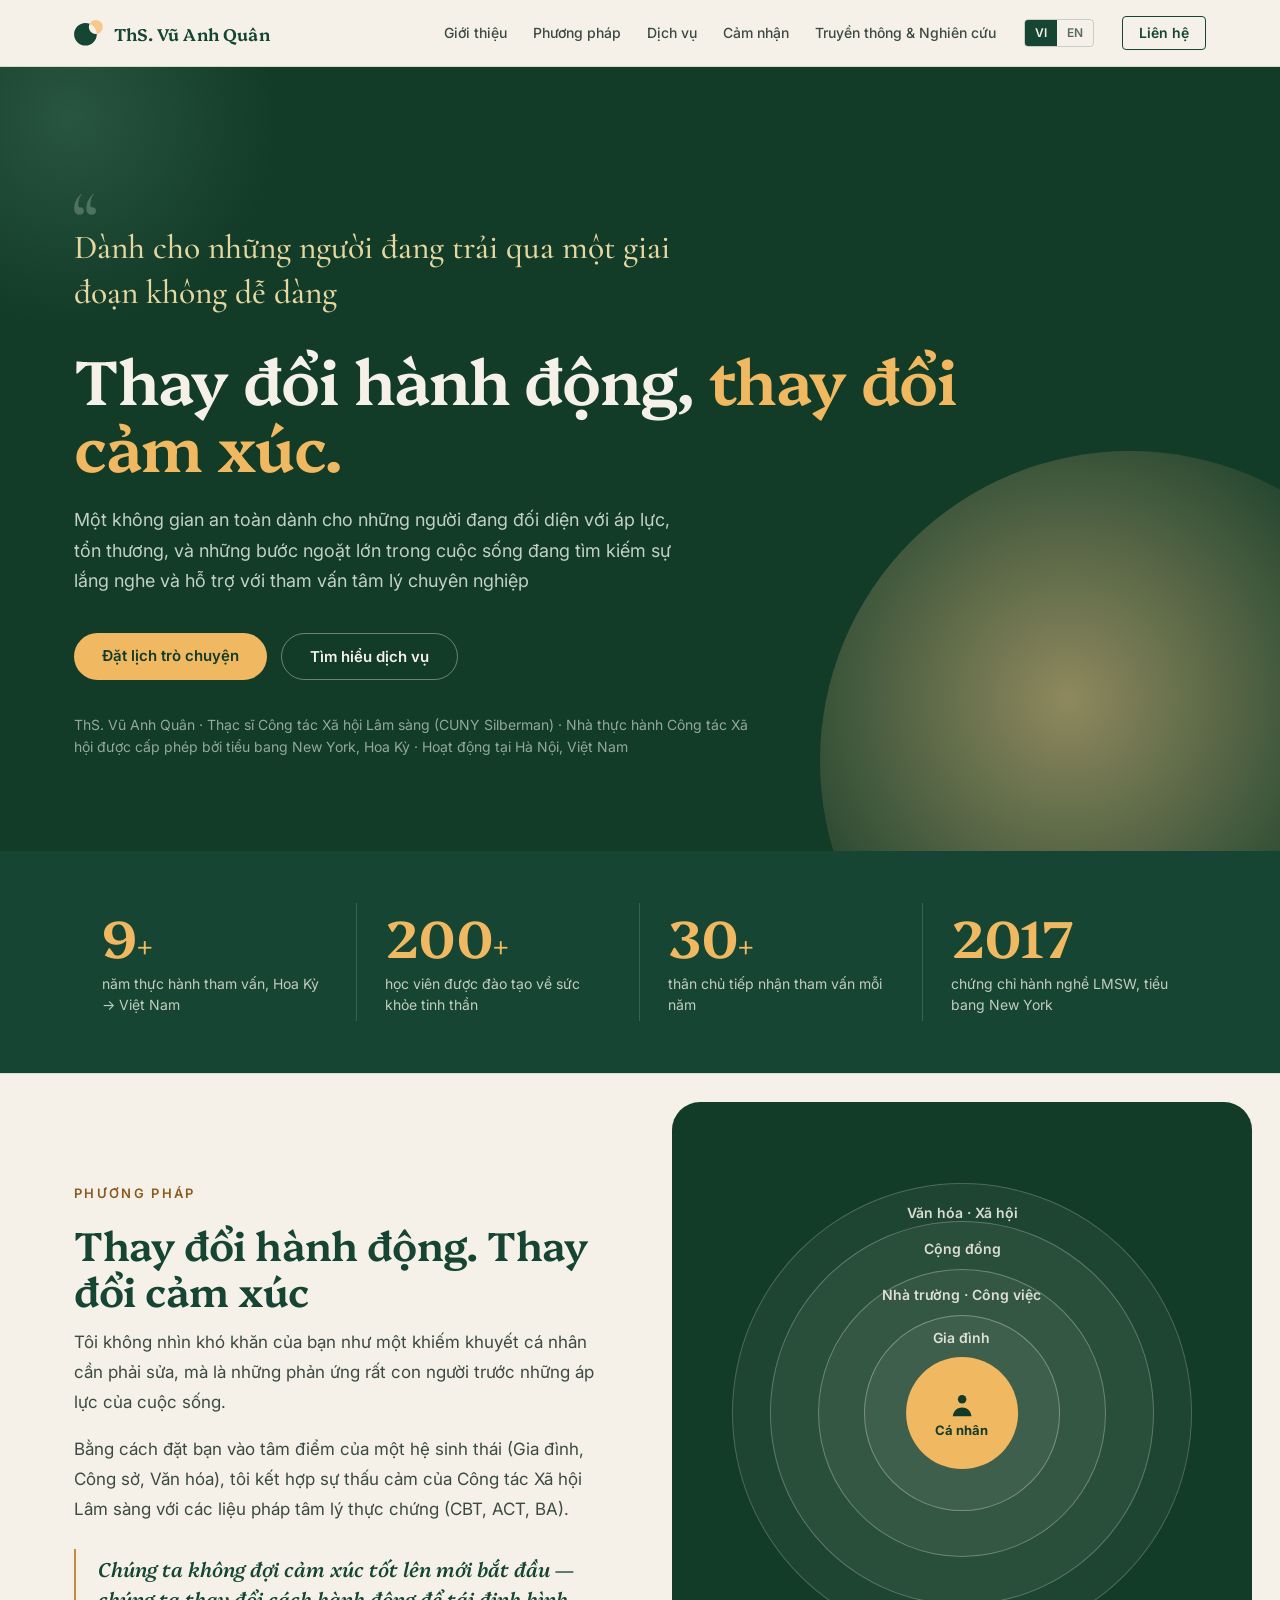
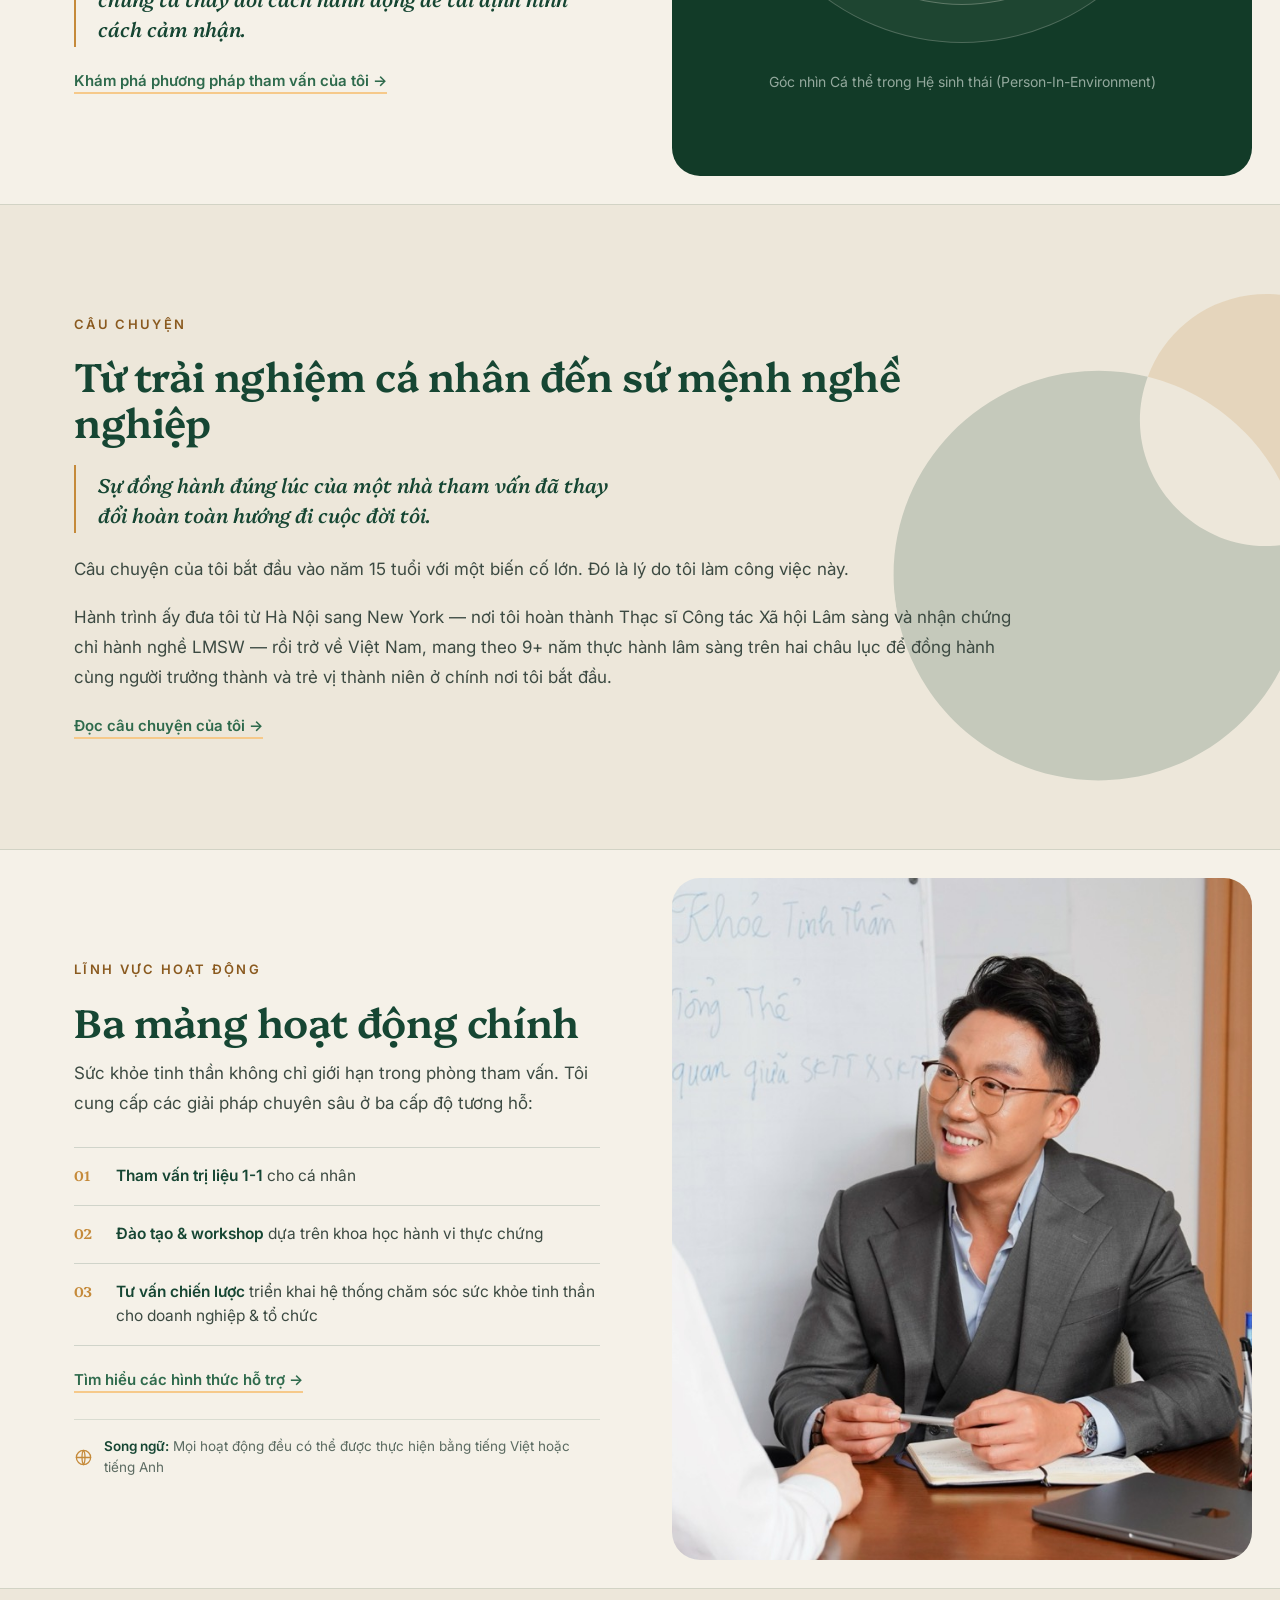
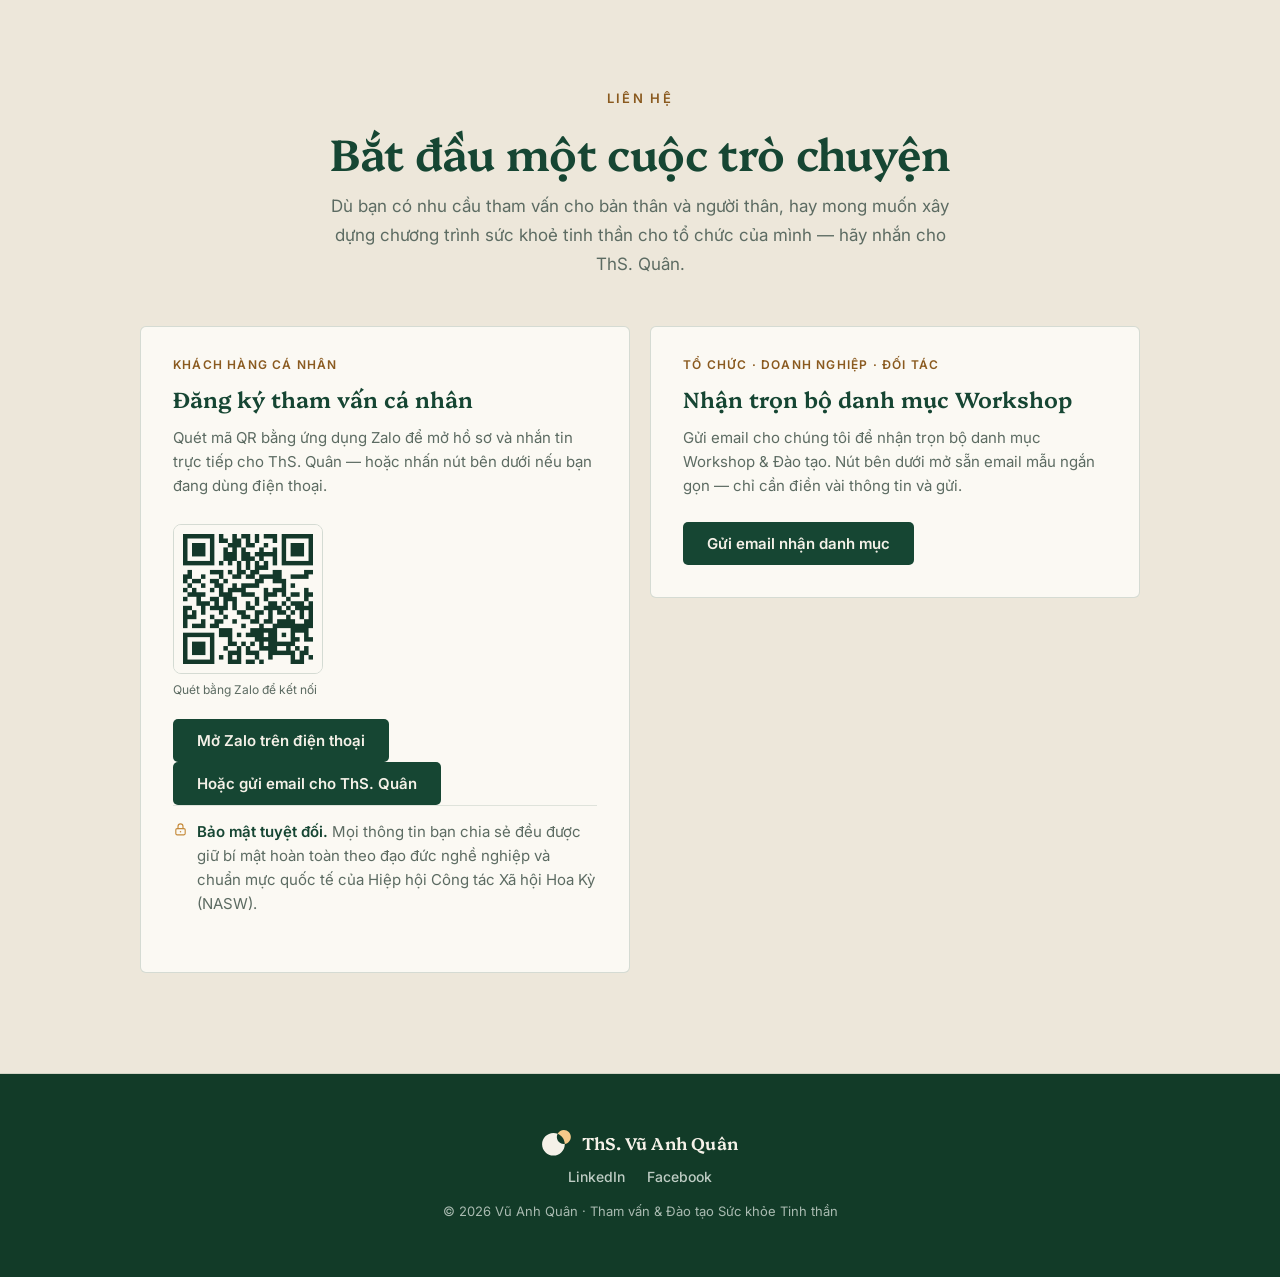
==== commit b5ae55cf: "Drop 'crisis' from service 01; swap About photo to g3 - Homepage service 01 now reads 'for individua" ====
--- a/index.html
+++ b/index.html
@@ -21,15 +21,9 @@
     <nav class="nav-links" id="navLinks">
       <a href="about.html" data-vi="Giới thiệu" data-en="About">Giới thiệu</a>
       <a href="approach.html" data-vi="Phương pháp" data-en="My Approach">Phương pháp</a>
-      <div class="nav-drop">
-        <a href="services.html" data-vi="Dịch vụ" data-en="Services">Dịch vụ</a>
-        <div class="subm"><a href="services.html#workshop" data-vi="Workshop" data-en="Workshop">Workshop</a></div>
-      </div>
+      <a href="services.html" data-vi="Dịch vụ" data-en="Services">Dịch vụ</a>
       <a href="testimonials.html" data-vi="Cảm nhận" data-en="Testimonials">Cảm nhận</a>
-      <div class="nav-drop">
-        <a href="press.html" data-vi="Truyền thông &amp; Nghiên cứu" data-en="Press &amp; Research">Truyền thông &amp; Nghiên cứu</a>
-        <div class="subm"><a href="press.html#research" data-vi="Nghiên cứu" data-en="Research">Nghiên cứu</a></div>
-      </div>
+      <a href="press.html" data-vi="Truyền thông &amp; Nghiên cứu" data-en="Press &amp; Research">Truyền thông &amp; Nghiên cứu</a>
       <a href="index.html#contact" class="mob-contact" data-vi="Liên hệ" data-en="Contact me">Liên hệ</a>
     </nav>
     <div class="lang" role="group" aria-label="Language">
@@ -46,7 +40,7 @@
   <div class="inner">
     <p class="hero-quote" data-vi="Dành cho những người đang trải qua một giai đoạn không dễ dàng" data-en="For people going through a hard chapter">Dành cho những người đang trải qua một giai đoạn không dễ dàng</p>
     <h1 data-vi="Thay đổi hành động, <span class='accent'>thay đổi cảm xúc.</span>" data-en="Act Different, <span class='accent'>Feel Different.</span>">Thay đổi hành động, <span class="accent">thay đổi cảm xúc.</span></h1>
-    <p class="tag" data-vi="Không gian an toàn đồng hành cùng người đối diện với áp lực, tổn thương và những bước ngoặt trưởng thành qua tham vấn tâm lý 1–1 chuyên nghiệp." data-en="A safe space guiding people through pressure, healing, and life transitions with professional 1-on-1 clinical counseling.">Không gian an toàn đồng hành cùng người đối diện với áp lực, tổn thương và những bước ngoặt trưởng thành qua tham vấn tâm lý 1–1 chuyên nghiệp.</p>
+    <p class="tag" data-vi="Một không gian an toàn dành cho những người đang đối diện với áp lực, tổn thương, và những bước ngoặt lớn trong cuộc sống đang tìm kiếm sự lắng nghe và hỗ trợ với tham vấn tâm lý chuyên nghiệp" data-en="A safe space for those facing pressure, pain, and life's major turning points who are seeking to be heard and supported through professional psychological counseling.">Một không gian an toàn dành cho những người đang đối diện với áp lực, tổn thương, và những bước ngoặt lớn trong cuộc sống đang tìm kiếm sự lắng nghe và hỗ trợ với tham vấn tâm lý chuyên nghiệp</p>
     <div class="cta-row">
       <a href="index.html#contact" class="btn btn-primary" data-vi="Đặt lịch trò chuyện" data-en="Book a conversation">Đặt lịch trò chuyện</a>
       <a href="services.html" class="btn btn-ghost" data-vi="Tìm hiểu dịch vụ" data-en="Explore services">Tìm hiểu dịch vụ</a>
@@ -111,7 +105,7 @@
     <h2 class="h2" data-vi="Ba mảng hoạt động chính" data-en="Three core areas">Ba mảng hoạt động chính</h2>
     <p class="body" data-vi="Sức khỏe tinh thần không chỉ giới hạn trong phòng tham vấn. Tôi cung cấp các giải pháp chuyên sâu ở ba cấp độ tương hỗ:" data-en="Mental health extends beyond the counseling room. I offer in-depth solutions at three complementary levels:">Sức khỏe tinh thần không chỉ giới hạn trong phòng tham vấn. Tôi cung cấp các giải pháp chuyên sâu ở ba cấp độ tương hỗ:</p>
     <div class="svc-list">
-      <div class="svc"><span class="no">01</span><p data-vi="<b>Tham vấn trị liệu 1-1</b> cho cá nhân đang gặp khủng hoảng" data-en="<b>1-on-1 clinical counseling</b> for individuals in crisis"><b>Tham vấn trị liệu 1-1</b> cho cá nhân đang gặp khủng hoảng</p></div>
+      <div class="svc"><span class="no">01</span><p data-vi="<b>Tham vấn trị liệu 1-1</b> cho cá nhân" data-en="<b>1-on-1 clinical counseling</b> for individuals"><b>Tham vấn trị liệu 1-1</b> cho cá nhân</p></div>
       <div class="svc"><span class="no">02</span><p data-vi="<b>Đào tạo &amp; workshop</b> dựa trên khoa học hành vi thực chứng" data-en="<b>Training &amp; workshops</b> grounded in evidence-based behavioral science"><b>Đào tạo &amp; workshop</b> dựa trên khoa học hành vi thực chứng</p></div>
       <div class="svc"><span class="no">03</span><p data-vi="<b>Tư vấn chiến lược</b> triển khai hệ thống chăm sóc sức khỏe tinh thần cho doanh nghiệp &amp; tổ chức" data-en="<b>Strategic consulting</b> on mental-health care systems for businesses &amp; organizations"><b>Tư vấn chiến lược</b> triển khai hệ thống chăm sóc sức khỏe tinh thần cho doanh nghiệp &amp; tổ chức</p></div>
     </div>
@@ -138,6 +132,7 @@
         <p data-vi="Quét mã QR bằng ứng dụng Zalo để mở hồ sơ và nhắn tin trực tiếp cho ThS. Quân — hoặc nhấn nút bên dưới nếu bạn đang dùng điện thoại." data-en="Scan the QR with the Zalo app to open the profile and message Mr. Quan directly — or tap the button below if you're on your phone.">Quét mã QR bằng ứng dụng Zalo để mở hồ sơ và nhắn tin trực tiếp cho ThS. Quân — hoặc nhấn nút bên dưới nếu bạn đang dùng điện thoại.</p>
         <div class="zalo-qr"><img src="[data-uri]" alt="Zalo QR — ThS. Vũ Anh Quân" width="150" height="150" loading="lazy" /><div class="cap" data-vi="Quét bằng Zalo để kết nối" data-en="Scan with Zalo to connect">Quét bằng Zalo để kết nối</div></div>
         <a class="btn-mail" target="_blank" rel="noopener noreferrer" href="https://zalo.me/84966249391"><span data-vi="Mở Zalo trên điện thoại" data-en="Open Zalo on mobile">Mở Zalo trên điện thoại</span></a>
+        <a class="btn-mail alt" target="_top" href="mailto:quan.dennis.vu@gmail.com"><span data-vi="Hoặc gửi email cho ThS. Quân" data-en="Or email Mr. Quan">Hoặc gửi email cho ThS. Quân</span></a>
         <p class="privacy-note"><svg viewBox="0 0 24 24" aria-hidden="true"><rect x="4.5" y="10.5" width="15" height="10" rx="2"/><path d="M8 10.5V7a4 4 0 0 1 8 0v3.5"/><circle cx="12" cy="15.5" r="1.2" fill="var(--gold)" stroke="none"/></svg><span data-vi="<b>Bảo mật tuyệt đối.</b> Mọi thông tin bạn chia sẻ đều được giữ bí mật hoàn toàn theo đạo đức nghề nghiệp và chuẩn mực quốc tế của Hiệp hội Công tác Xã hội Hoa Kỳ (NASW)." data-en="<b>Full confidentiality.</b> Everything you share is kept strictly private, in line with professional ethics and the international standards of the U.S. National Association of Social Workers (NASW)."><b>Bảo mật tuyệt đối.</b> Mọi thông tin bạn chia sẻ đều được giữ bí mật hoàn toàn theo đạo đức nghề nghiệp và chuẩn mực quốc tế của Hiệp hội Công tác Xã hội Hoa Kỳ (NASW).</span></p>
       </div>
       <div class="ccard">
--- a/style.css
+++ b/style.css
@@ -40,8 +40,8 @@
   footer.ft .brand .mark .m1{fill:var(--paper)}
   .brand span{font:600 17px/1 Platypi,Georgia,serif;color:var(--green);letter-spacing:.01em}
   .nav-links{display:flex;gap:26px;align-items:center}
-  .nav-links a{font:500 14px/1 Inter,sans-serif;color:var(--body);transition:color .18s}
-  .nav-links a:hover{color:var(--green)}
+  .nav-links a{font:500 14px/1 Inter,sans-serif;color:var(--body);padding:9px 12px;margin:-9px -12px;border-radius:6px;transition:color .18s,background .18s}
+  .nav-links a:hover{color:var(--green);background:rgba(22,70,51,.08)}
   .nav-links .mob-contact{display:none}
   .lang{display:flex;flex:0 0 auto;border:1px solid rgba(16,66,46,.2);border-radius:4px;overflow:hidden;font:600 12px/1 Inter,sans-serif}
   .lang button{border:0;background:transparent;cursor:pointer;padding:7px 10px;color:var(--muted);font:inherit}
@@ -92,7 +92,9 @@
 
   /* APPROACH */
   .appr-grid{max-width:var(--maxw);margin:0 auto;display:grid;grid-template-columns:1fr 1fr;gap:64px;align-items:center}
-  .appr-head{max-width:840px}
+  .appr-head{max-width:none}
+  .appr-head .lead{max-width:none}
+  .appr-head .h2{max-width:860px}
   .diagram-center{display:flex;justify-content:center;margin:48px 0 4px}
   .diagram-wrap{display:flex;justify-content:center}
   .diagram{position:relative;width:460px;height:460px;border-radius:50%;background:#E7F0EA;border:1px solid rgba(16,66,46,.10)}
@@ -291,7 +293,7 @@
     .nav-links{position:absolute;top:64px;left:0;right:0;background:var(--paper);flex-direction:column;
       align-items:flex-start;gap:0;padding:8px 24px 18px;border-bottom:1px solid var(--line);display:none}
     .nav-links.open{display:flex}
-    .nav-links a{padding:11px 0;width:100%}
+    .nav-links a{padding:11px 0;margin:0;width:100%;border-radius:0}
     .nav-toggle{display:block}
     .nav-cta{display:none}
     .nav-links .mob-contact{display:block}
@@ -311,7 +313,7 @@
 .nav-drop>.subm{position:absolute;top:100%;left:0;margin-top:8px;background:var(--paper);border:1px solid var(--line);border-radius:8px;padding:6px 0;min-width:150px;box-shadow:0 12px 30px rgba(16,66,46,.13);display:none;flex-direction:column;z-index:80}
 .nav-drop:hover>.subm{display:flex}
 .subm a{padding:9px 18px;white-space:nowrap;font:500 13.5px/1.2 Inter,sans-serif;color:var(--body)}
-.subm a:hover{color:var(--green)}
+.subm a:hover{color:var(--green);background:rgba(22,70,51,.08)}
 .nav-links a.active{color:var(--green)}
 .home-sums{display:flex;flex-direction:column}
 .hsum{max-width:860px;padding:48px 0;border-top:1px solid var(--line)}
@@ -395,4 +397,5 @@
 .svc-bi svg{width:19px;height:19px;flex:0 0 auto;stroke:var(--gold);fill:none;stroke-width:1.6;stroke-linecap:round;stroke-linejoin:round}
 .svc-bi p{font:400 13.5px/1.55 Inter,sans-serif;color:var(--muted);margin:0}
 .svc-bi b{color:var(--green);font-weight:600}
-.svc-bi-sub{font:italic 500 20px/1.34 Platypi,Georgia,serif;color:var(--gold);margin:14px 0 0;max-width:640px}
+.svc-bi-sub{font:italic 500 16.5px/1.4 Platypi,Georgia,serif;color:var(--gold);margin:12px 0 18px;max-width:none;white-space:nowrap}
+@media(max-width:860px){.svc-bi-sub{white-space:normal}}
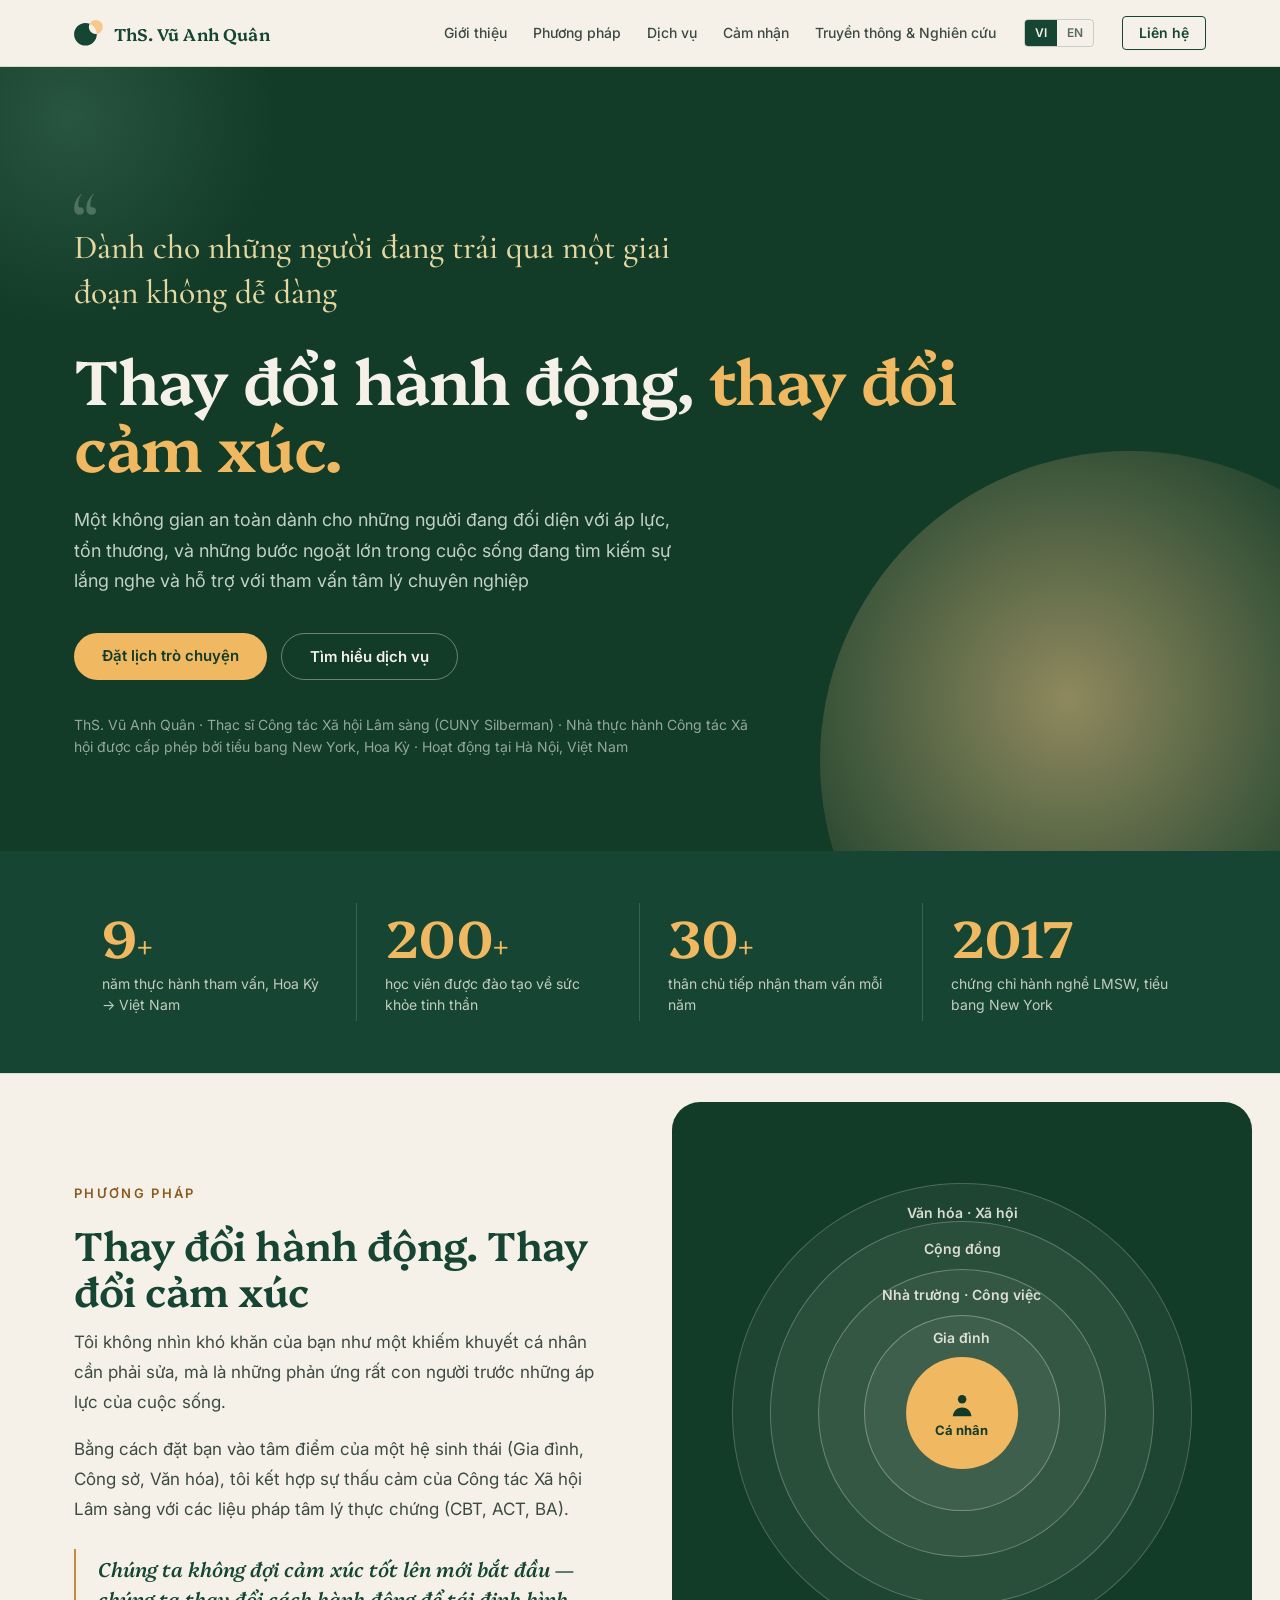
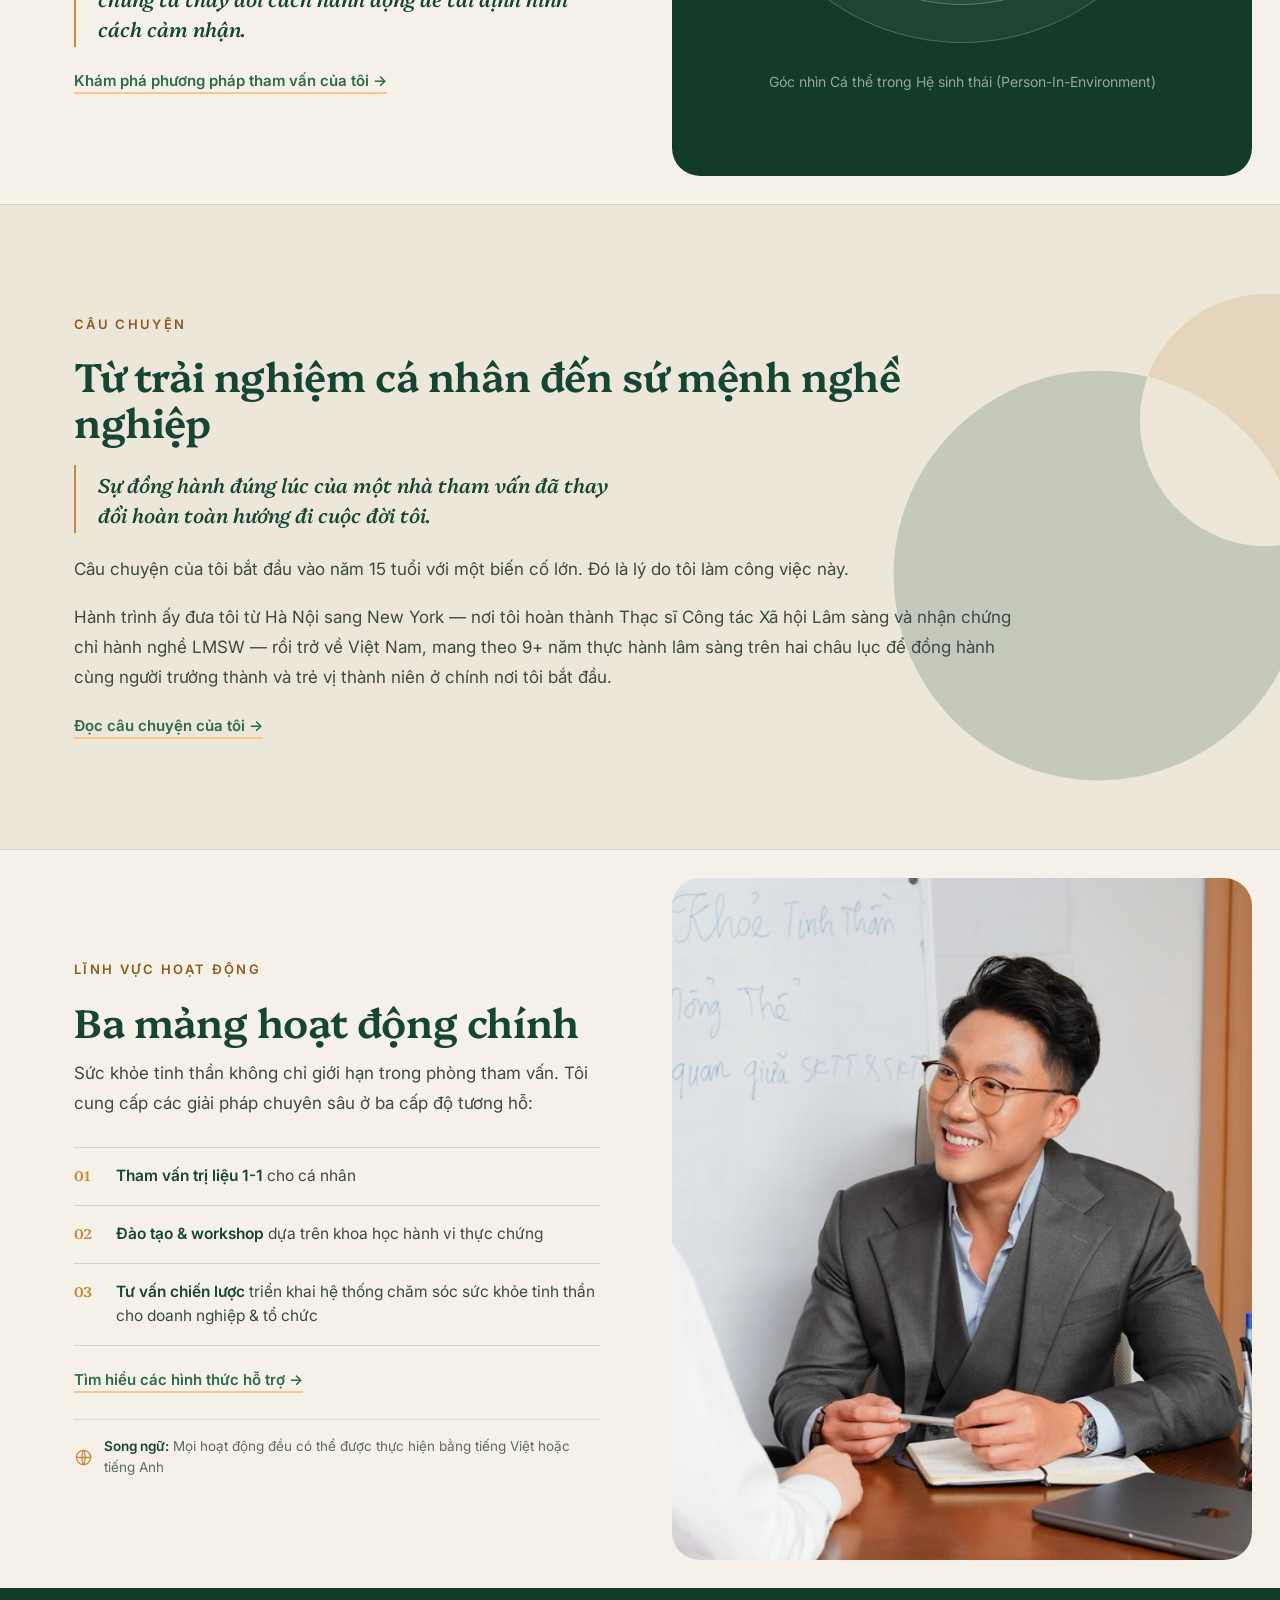
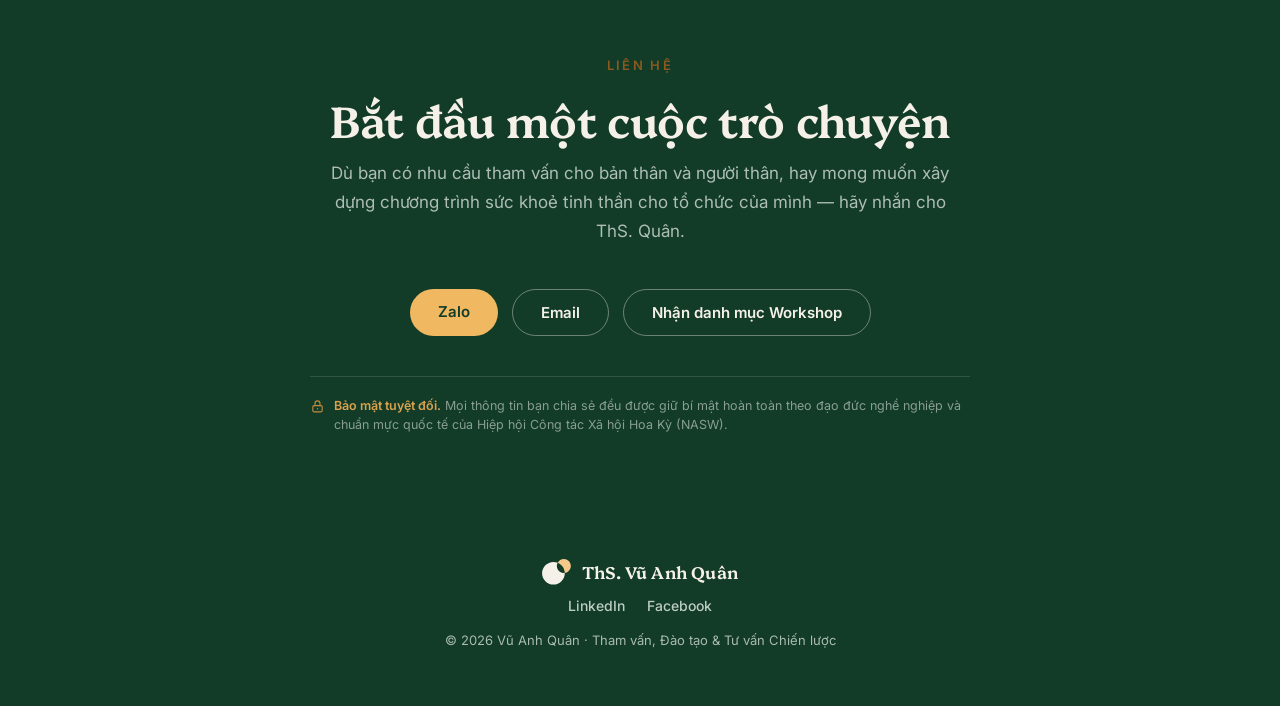
==== commit ef807fca: "Contact: replace cards with centered pill row; update footer tagline - Drop the Zalo QR code and the" ====
--- a/index.html
+++ b/index.html
@@ -120,28 +120,17 @@
   </div>
 </section>
 
-<section class="sec bg-alt contact" id="contact">
+<section class="sec bg-deep contact" id="contact">
   <div class="contact-inner">
     <p class="eyebrow" data-vi="Liên hệ" data-en="Contact us">Liên hệ</p>
     <h2 data-vi="Bắt đầu một cuộc trò chuyện" data-en="Let's start a conversation">Bắt đầu một cuộc trò chuyện</h2>
     <p class="lead" data-vi="Dù bạn có nhu cầu tham vấn cho bản thân và người thân, hay mong muốn xây dựng chương trình sức khoẻ tinh thần cho tổ chức của mình — hãy nhắn cho ThS. Quân." data-en="Whether you're seeking counseling for yourself or a loved one, or wanting to build a mental wellness program for your organization — reach out to Mr. Quan.">Dù bạn có nhu cầu tham vấn cho bản thân và người thân, hay mong muốn xây dựng chương trình sức khoẻ tinh thần cho tổ chức của mình — hãy nhắn cho ThS. Quân.</p>
-    <div class="ccards">
-      <div class="ccard">
-        <p class="tag" data-vi="Khách hàng cá nhân" data-en="Individual clients">Khách hàng cá nhân</p>
-        <h3 data-vi="Đăng ký tham vấn cá nhân" data-en="Book individual counseling">Đăng ký tham vấn cá nhân</h3>
-        <p data-vi="Quét mã QR bằng ứng dụng Zalo để mở hồ sơ và nhắn tin trực tiếp cho ThS. Quân — hoặc nhấn nút bên dưới nếu bạn đang dùng điện thoại." data-en="Scan the QR with the Zalo app to open the profile and message Mr. Quan directly — or tap the button below if you're on your phone.">Quét mã QR bằng ứng dụng Zalo để mở hồ sơ và nhắn tin trực tiếp cho ThS. Quân — hoặc nhấn nút bên dưới nếu bạn đang dùng điện thoại.</p>
-        <div class="zalo-qr"><img src="[data-uri]" alt="Zalo QR — ThS. Vũ Anh Quân" width="150" height="150" loading="lazy" /><div class="cap" data-vi="Quét bằng Zalo để kết nối" data-en="Scan with Zalo to connect">Quét bằng Zalo để kết nối</div></div>
-        <a class="btn-mail" target="_blank" rel="noopener noreferrer" href="https://zalo.me/84966249391"><span data-vi="Mở Zalo trên điện thoại" data-en="Open Zalo on mobile">Mở Zalo trên điện thoại</span></a>
-        <a class="btn-mail alt" target="_top" href="mailto:quan.dennis.vu@gmail.com"><span data-vi="Hoặc gửi email cho ThS. Quân" data-en="Or email Mr. Quan">Hoặc gửi email cho ThS. Quân</span></a>
-        <p class="privacy-note"><svg viewBox="0 0 24 24" aria-hidden="true"><rect x="4.5" y="10.5" width="15" height="10" rx="2"/><path d="M8 10.5V7a4 4 0 0 1 8 0v3.5"/><circle cx="12" cy="15.5" r="1.2" fill="var(--gold)" stroke="none"/></svg><span data-vi="<b>Bảo mật tuyệt đối.</b> Mọi thông tin bạn chia sẻ đều được giữ bí mật hoàn toàn theo đạo đức nghề nghiệp và chuẩn mực quốc tế của Hiệp hội Công tác Xã hội Hoa Kỳ (NASW)." data-en="<b>Full confidentiality.</b> Everything you share is kept strictly private, in line with professional ethics and the international standards of the U.S. National Association of Social Workers (NASW)."><b>Bảo mật tuyệt đối.</b> Mọi thông tin bạn chia sẻ đều được giữ bí mật hoàn toàn theo đạo đức nghề nghiệp và chuẩn mực quốc tế của Hiệp hội Công tác Xã hội Hoa Kỳ (NASW).</span></p>
-      </div>
-      <div class="ccard">
-        <p class="tag" data-vi="Tổ chức · Doanh nghiệp · Đối tác" data-en="Organizations · Partners">Tổ chức · Doanh nghiệp · Đối tác</p>
-        <h3 data-vi="Nhận trọn bộ danh mục Workshop" data-en="Get our full workshop catalogue">Nhận trọn bộ danh mục Workshop</h3>
-        <p data-vi="Gửi email cho chúng tôi để nhận trọn bộ danh mục Workshop & Đào tạo. Nút bên dưới mở sẵn email mẫu ngắn gọn — chỉ cần điền vài thông tin và gửi." data-en="Send us an email to receive our full workshop offering catalogue. The button opens a short pre-filled template — just add a few details and send.">Gửi email cho chúng tôi để nhận trọn bộ danh mục Workshop & Đào tạo. Nút bên dưới mở sẵn email mẫu ngắn gọn — chỉ cần điền vài thông tin và gửi.</p>
-        <a class="btn-mail" target="_top" href="mailto:quan.dennis.vu@gmail.com?subject=Y%C3%AAu%20c%E1%BA%A7u%20danh%20m%E1%BB%A5c%20Workshop%20%26%20%C4%90%C3%A0o%20t%E1%BA%A1o&amp;body=Th%C3%A2n%20g%E1%BB%ADi%20ThS.%20V%C5%A9%20Anh%20Qu%C3%A2n%2C%0D%0A%0D%0A%C4%90%C6%A1n%20v%E1%BB%8B%20ch%C3%BAng%20t%C3%B4i%20mong%20nh%E1%BA%ADn%20danh%20m%E1%BB%A5c%20Workshop%20%26%20%C4%90%C3%A0o%20t%E1%BA%A1o%20%C4%91%E1%BA%A7y%20%C4%91%E1%BB%A7.%20V%C3%A0i%20th%C3%B4ng%20tin%20ng%E1%BA%AFn%3A%0D%0A%E2%80%A2%20T%C3%AAn%20t%E1%BB%95%20ch%E1%BB%A9c%3A%0D%0A%E2%80%A2%20Ng%C6%B0%E1%BB%9Di%20li%C3%AAn%20h%E1%BB%87%3A%0D%0A%E2%80%A2%20Ch%E1%BB%A7%20%C4%91%E1%BB%81%20/%20Nhu%20c%E1%BA%A7u%20di%E1%BB%85n%20thuy%E1%BA%BFt%20quan%20t%C3%A2m%3A%0D%0A%0D%0AC%E1%BA%A3m%20%C6%A1n%20anh."><span data-vi="Gửi email nhận danh mục" data-en="Email for the catalogue">Gửi email nhận danh mục</span></a>
-      </div>
+    <div class="cta-row center">
+      <a class="btn btn-primary" target="_blank" rel="noopener noreferrer" href="https://zalo.me/84966249391" data-vi="Zalo" data-en="Zalo">Zalo</a>
+      <a class="btn btn-ghost" target="_top" href="mailto:quan.dennis.vu@gmail.com" data-vi="Email" data-en="Email">Email</a>
+      <a class="btn btn-ghost" target="_top" href="mailto:quan.dennis.vu@gmail.com?subject=Y%C3%AAu%20c%E1%BA%A7u%20danh%20m%E1%BB%A5c%20Workshop%20%26%20%C4%90%C3%A0o%20t%E1%BA%A1o&amp;body=Th%C3%A2n%20g%E1%BB%ADi%20ThS.%20V%C5%A9%20Anh%20Qu%C3%A2n%2C%0D%0A%0D%0A%C4%90%C6%A1n%20v%E1%BB%8B%20ch%C3%BAng%20t%C3%B4i%20mong%20nh%E1%BA%ADn%20danh%20m%E1%BB%A5c%20Workshop%20%26%20%C4%90%C3%A0o%20t%E1%BA%A1o%20%C4%91%E1%BA%A7y%20%C4%91%E1%BB%A7.%20V%C3%A0i%20th%C3%B4ng%20tin%20ng%E1%BA%AFn%3A%0D%0A%E2%80%A2%20T%C3%AAn%20t%E1%BB%95%20ch%E1%BB%A9c%3A%0D%0A%E2%80%A2%20Ng%C6%B0%E1%BB%9Di%20li%C3%AAn%20h%E1%BB%87%3A%0D%0A%E2%80%A2%20Ch%E1%BB%A7%20%C4%91%E1%BB%81%20/%20Nhu%20c%E1%BA%A7u%20di%E1%BB%85n%20thuy%E1%BA%BFt%20quan%20t%C3%A2m%3A%0D%0A%0D%0AC%E1%BA%A3m%20%C6%A1n%20anh." data-vi="Nhận danh mục Workshop" data-en="Get the workshop catalogue">Nhận danh mục Workshop</a>
     </div>
+    <p class="privacy-note center"><svg viewBox="0 0 24 24" aria-hidden="true"><rect x="4.5" y="10.5" width="15" height="10" rx="2"/><path d="M8 10.5V7a4 4 0 0 1 8 0v3.5"/><circle cx="12" cy="15.5" r="1.2" fill="var(--gold)" stroke="none"/></svg><span data-vi="<b>Bảo mật tuyệt đối.</b> Mọi thông tin bạn chia sẻ đều được giữ bí mật hoàn toàn theo đạo đức nghề nghiệp và chuẩn mực quốc tế của Hiệp hội Công tác Xã hội Hoa Kỳ (NASW)." data-en="<b>Full confidentiality.</b> Everything you share is kept strictly private, in line with professional ethics and the international standards of the U.S. National Association of Social Workers (NASW)."><b>Bảo mật tuyệt đối.</b> Mọi thông tin bạn chia sẻ đều được giữ bí mật hoàn toàn theo đạo đức nghề nghiệp và chuẩn mực quốc tế của Hiệp hội Công tác Xã hội Hoa Kỳ (NASW).</span></p>
   </div>
 </section>
 
@@ -154,7 +143,7 @@
     <a href="https://www.linkedin.com/in/quandennisvu/" target="_blank" rel="noopener noreferrer">LinkedIn</a>
     <a href="https://www.facebook.com/quantamly92/" target="_blank" rel="noopener noreferrer">Facebook</a>
   </div>
-  <p class="cp" data-vi="© 2026 Vũ Anh Quân · Tham vấn & Đào tạo Sức khỏe Tinh thần" data-en="© 2026 Quan Anh Vu · Mental Health Counseling & Training">© 2026 Vũ Anh Quân · Tham vấn & Đào tạo Sức khỏe Tinh thần</p>
+  <p class="cp" data-vi="© 2026 Vũ Anh Quân · Tham vấn, Đào tạo & Tư vấn Chiến lược" data-en="© 2026 Quan Anh Vu · Counseling, Training & Strategic Consulting">© 2026 Vũ Anh Quân · Tham vấn, Đào tạo & Tư vấn Chiến lược</p>
 </footer>
 </body>
 </html>
--- a/style.css
+++ b/style.css
@@ -25,6 +25,7 @@
   .h2.light{color:var(--paper)}
   .lead{font:400 17px/1.7 Inter,sans-serif;color:var(--muted);max-width:640px}
   .lead.on-deep{color:rgba(234,241,235,.72)}
+  .lead.full{max-width:none}
   .bg-alt{background:var(--paper-alt);border-top:1px solid var(--line-soft);border-bottom:1px solid var(--line-soft)}
   .bg-deep{background:var(--green-deep);color:var(--on-deep)}
   .bg-green{background:var(--green);color:var(--paper)}
@@ -114,7 +115,7 @@
   .modality{display:flex;flex-wrap:wrap;gap:8px;margin-top:14px}
   /* Approach: philosophy pillars + modalities (click-to-expand) */
   .appr-sub{font:italic 500 21px/1.32 Platypi,Georgia,serif;color:var(--gold);margin:54px 0 20px;max-width:820px}
-  .acc-grid{display:grid;gap:14px}
+  .acc-grid{display:grid;gap:14px;align-items:start}
   .acc-2col{grid-template-columns:1fr 1fr}
   .acc-4col{grid-template-columns:repeat(4,1fr);align-items:start;margin-top:16px}
   .acc-item{background:var(--card);border:1px solid var(--line);border-radius:var(--r)}
@@ -181,7 +182,7 @@
   .tcard::before{content:"\201C";position:absolute;top:12px;left:28px;font:italic 700 54px/1 Platypi,Georgia,serif;color:rgba(22,70,51,.16)}
   .tcard p{position:relative;font:italic 400 19px/1.55 Platypi,Georgia,serif;color:var(--ink-soft);margin:28px 0 18px}
   .tcard footer{font:600 13px/1.4 Inter,sans-serif;color:var(--eyebrow);letter-spacing:.02em}
-  .t-note{font:400 13.5px/1.5 Inter,sans-serif;color:var(--muted);margin:0 0 26px;max-width:640px}
+  .t-note{font:400 17px/1.7 Inter,sans-serif;color:var(--muted);margin:0 0 26px;max-width:640px}
   .story-grid{display:grid;grid-template-columns:1fr 1fr;gap:22px}
   .story-card{position:relative;background:var(--card);border:1px solid var(--line);border-radius:var(--r);padding:30px 30px 28px;display:flex;flex-direction:column}
   .story-card .who{font:600 16px/1.3 Platypi,Georgia,serif;color:var(--green)}
@@ -214,7 +215,7 @@
   .vov .out{font:600 12px/1 Inter,sans-serif;letter-spacing:.08em;color:var(--gold-hero);min-width:130px}
   .vov .ti{font:500 16px/1.45 Inter,sans-serif;color:var(--on-deep)}
   .vov .dt{font:400 13px/1 Inter,sans-serif;color:rgba(234,241,235,.55);margin-left:auto;white-space:nowrap}
-  .media-more{margin-top:28px}
+  .media-more{margin-top:28px;margin-bottom:44px}
   .media-more a{font:600 14px/1 Inter,sans-serif;color:var(--gold-hero);border:1px solid rgba(245,241,232,.28);padding:11px 20px;border-radius:4px;display:inline-block}
 
   /* CREDENTIALS + PUBLICATIONS */
@@ -243,23 +244,17 @@
   .pub-list a{color:var(--green);font-weight:600;border-bottom:1px solid rgba(22,70,51,.35)}
 
   /* CONTACT */
+  .contact{padding:68px 0}
   .contact-inner{max-width:1000px;margin:0 auto;text-align:center}
-  .contact h2{font:600 44px/1.12 Platypi,Georgia,serif;color:var(--green);letter-spacing:-.015em;margin:0 0 16px}
-  .contact .lead{margin:0 auto 48px}
-  .ccards{display:grid;grid-template-columns:1fr 1fr;gap:20px;text-align:left;align-items:start}
-  .ccard{border:1px solid var(--line);border-radius:var(--r);padding:32px;background:var(--card);display:flex;flex-direction:column}
-  .ccard .tag{font:600 12px/1 Inter,sans-serif;letter-spacing:.1em;text-transform:uppercase;color:var(--eyebrow);margin:0 0 14px}
-  .ccard h3{font:600 22px/1.3 Platypi,Georgia,serif;color:var(--green);margin:0 0 12px}
-  .ccard p{font:400 15px/1.6 Inter,sans-serif;color:var(--muted);margin:0 0 24px}
-  .ccard .grow{flex:1}
-  .btn-mail{display:inline-block;font:600 15px/1 Inter,sans-serif;background:var(--green);color:var(--paper);padding:14px 24px;border-radius:5px;transition:background .18s;align-self:flex-start}
-  .zalo-qr{margin:2px 0 20px}
-  .zalo-qr img{display:block;width:150px;height:150px;border:1px solid var(--line);border-radius:8px}
-  .zalo-qr .cap{margin-top:8px;font:400 12px/1.4 Inter,sans-serif;color:var(--muted)}
-  .privacy-note{display:flex;gap:9px;align-items:flex-start;margin-top:16px;padding-top:14px;border-top:1px solid var(--line-soft);font:400 12.5px/1.5 Inter,sans-serif;color:var(--muted)}
+  .contact h2{font:600 44px/1.12 Platypi,Georgia,serif;color:var(--paper);letter-spacing:-.015em;margin:0 0 16px}
+  .contact .lead{color:rgba(234,241,235,.72);margin:0 auto 44px}
+  .cta-row.center{justify-content:center}
+  .privacy-note{display:flex;gap:9px;align-items:flex-start;font:400 12.5px/1.5 Inter,sans-serif;color:var(--muted)}
   .privacy-note svg{width:15px;height:15px;flex:0 0 auto;margin-top:2px;stroke:var(--gold);fill:none;stroke-width:1.8;stroke-linecap:round;stroke-linejoin:round}
   .privacy-note b{color:var(--green);font-weight:600}
-  .btn-mail:hover{background:var(--green-deep)}
+  .privacy-note.center{justify-content:center;text-align:left;max-width:660px;margin:40px auto 0;
+    color:rgba(234,241,235,.55);padding-top:20px;border-top:1px solid rgba(245,241,232,.14)}
+  .privacy-note.center b{color:var(--gold-hero)}
 
   /* FOOTER */
   footer.ft{background:var(--green-deep);color:rgba(234,241,235,.7);padding:56px 24px;text-align:center}
@@ -282,7 +277,7 @@
     .stat-grid{grid-template-columns:repeat(2,1fr);gap:24px 0}
     .stat{border-bottom:1px solid rgba(245,241,232,.16)}
     .stat:nth-child(2){border-right:0}
-    .media-grid,.tgrid,.ccards,.story-grid,.advice-grid{grid-template-columns:1fr}
+    .media-grid,.tgrid,.story-grid,.advice-grid{grid-template-columns:1fr}
     .story-card.wide .reflection{max-width:none;font-size:18px}
     .cred-grid{grid-template-columns:1fr;gap:32px}
   }
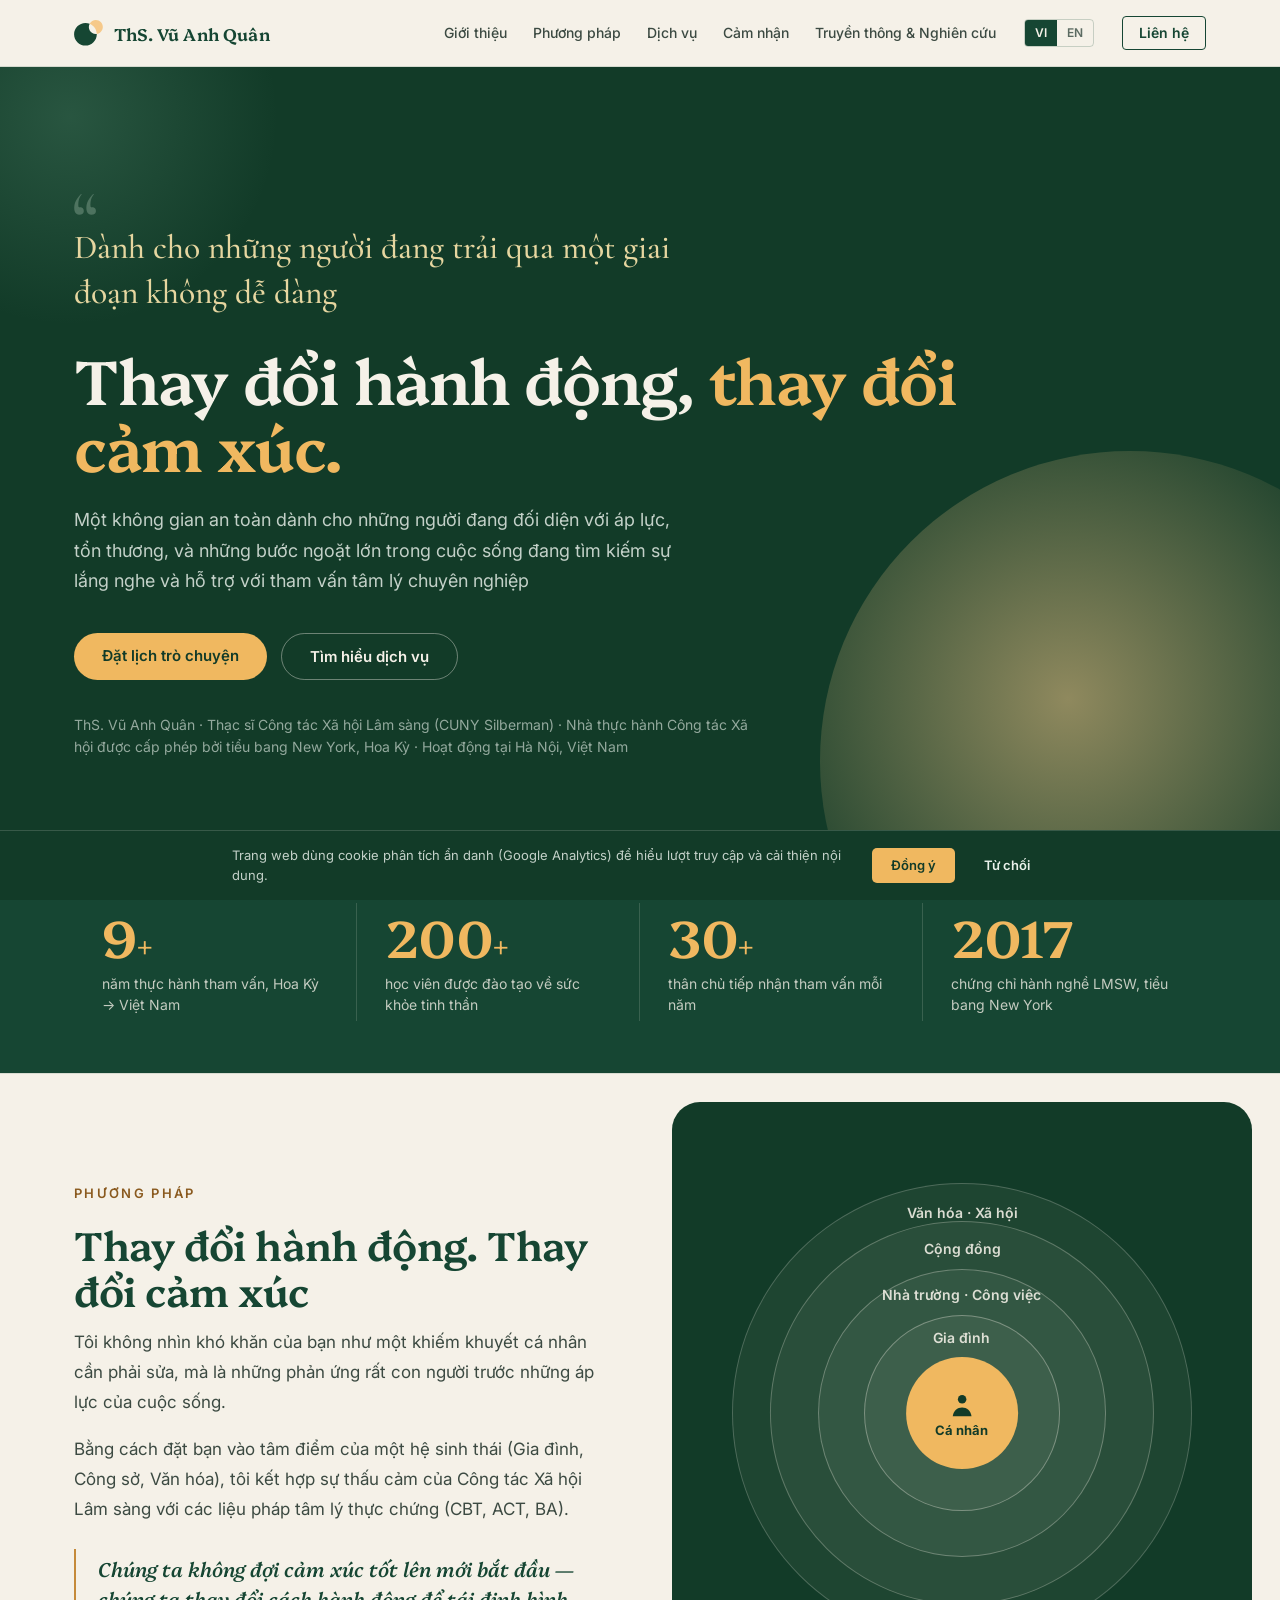
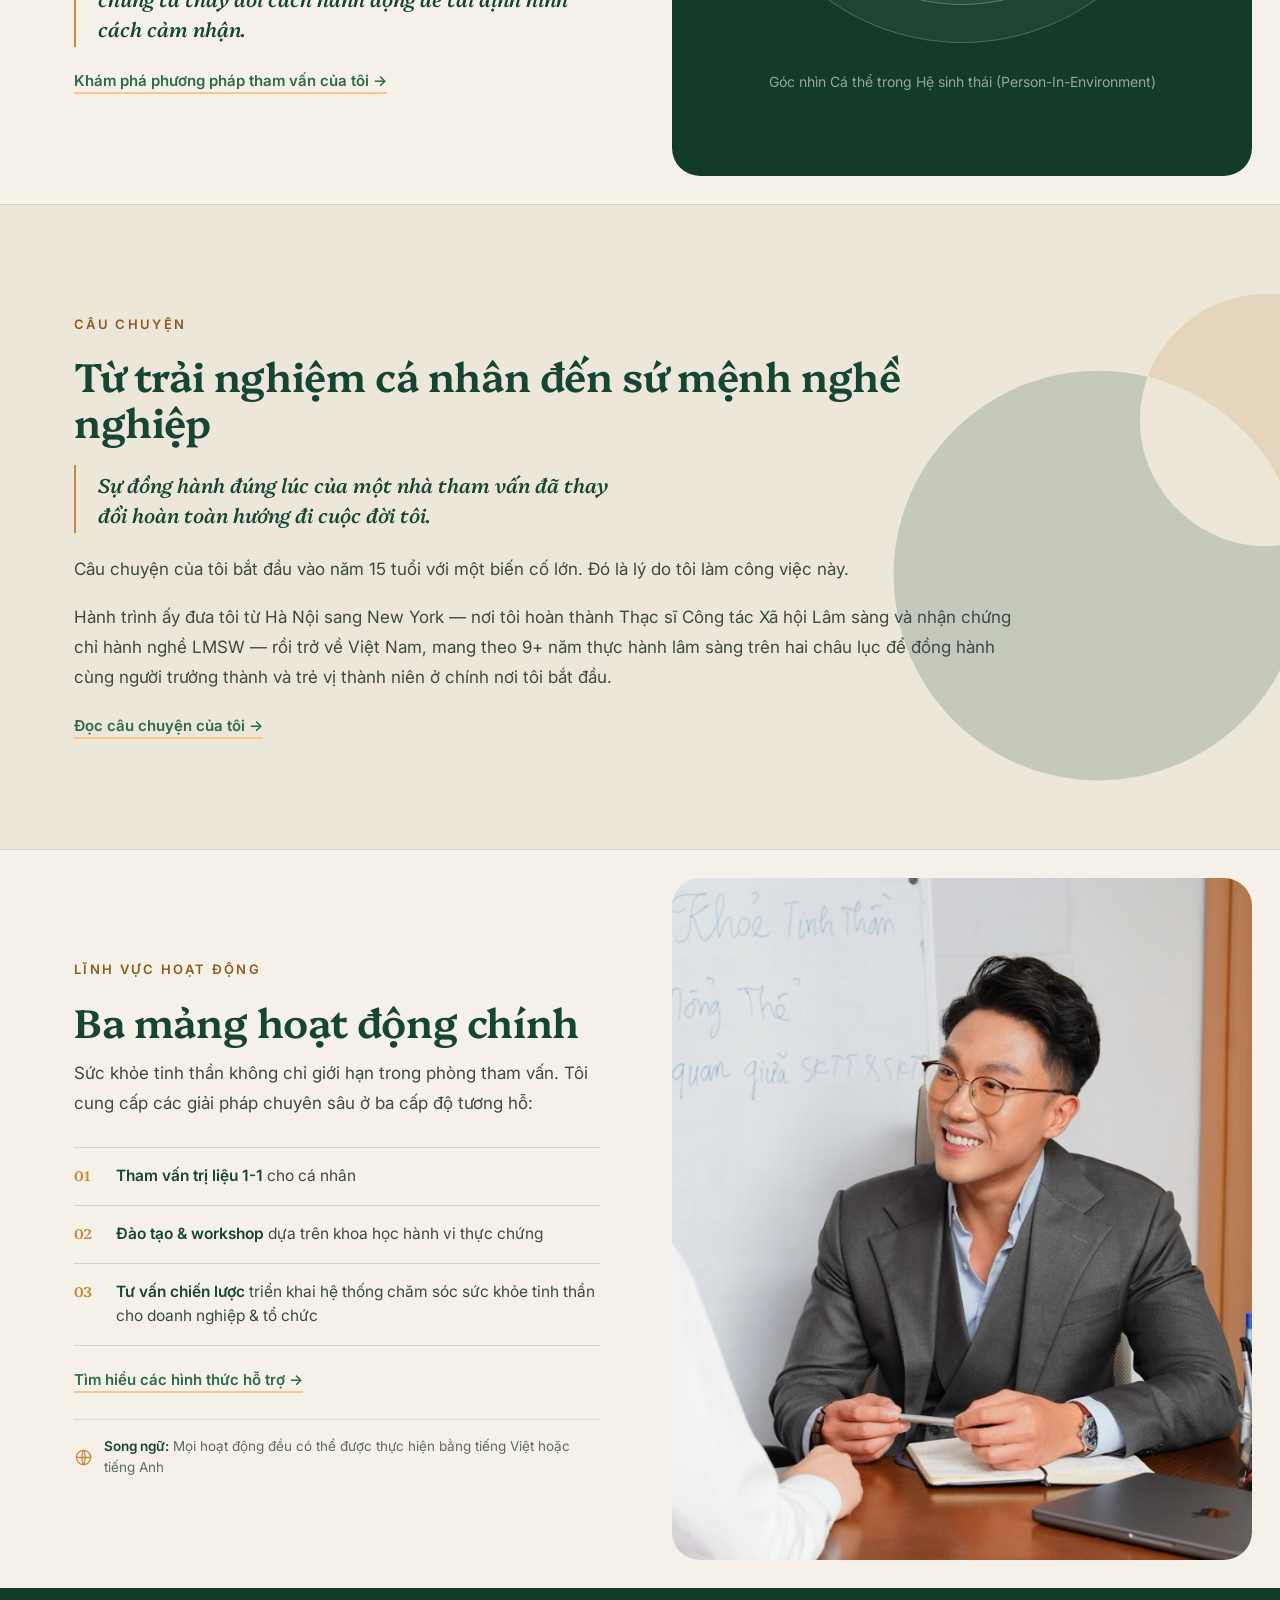
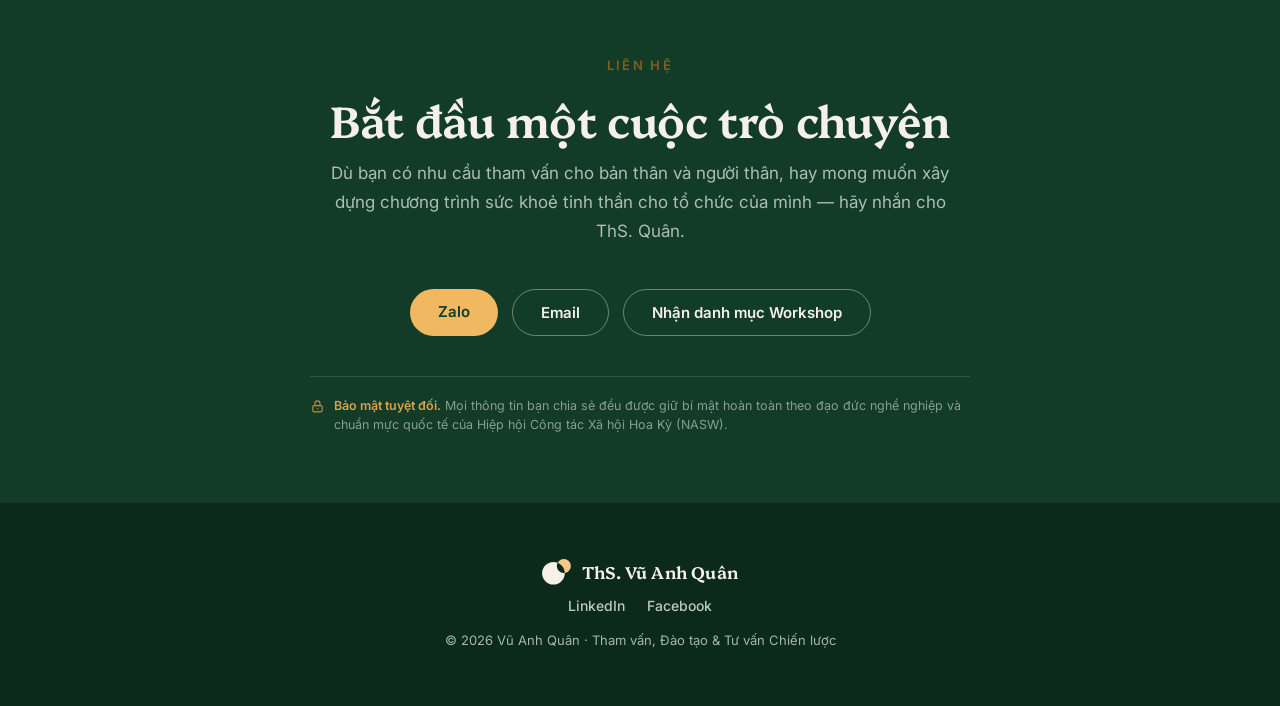
==== commit 3bae129a: "SEO: Open Graph/Twitter cards, canonical, sitemap, robots, JSON-LD - Per-page canonical + Open Graph" ====
--- a/index.html
+++ b/index.html
@@ -3,8 +3,21 @@
 <head>
 <meta charset="UTF-8" />
 <meta name="viewport" content="width=device-width, initial-scale=1.0" />
-<title>ThS. Vũ Anh Quân — Tham vấn & Đào tạo Sức khỏe Tinh thần</title>
+<title>Tham vấn Tâm lý & Sức khỏe Tinh thần tại Hà Nội — ThS. Vũ Anh Quân</title>
 <meta name="description" content="ThS. Vũ Anh Quân (Quan Anh Vu, MSW) — Nhà tham vấn tâm lý & chuyên gia đào tạo sức khỏe tinh thần. Tham vấn cá nhân, tư vấn triển khai chương trình, đào tạo & giảng dạy." />
+<link rel="canonical" href="https://quantamly.github.io/" />
+<meta property="og:type" content="website" />
+<meta property="og:site_name" content="ThS. Vũ Anh Quân" />
+<meta property="og:locale" content="vi_VN" />
+<meta property="og:title" content="Tham vấn Tâm lý & Sức khỏe Tinh thần tại Hà Nội — ThS. Vũ Anh Quân" />
+<meta property="og:description" content="ThS. Vũ Anh Quân (Quan Anh Vu, MSW) — Nhà tham vấn tâm lý & chuyên gia đào tạo sức khỏe tinh thần. Tham vấn cá nhân, tư vấn triển khai chương trình, đào tạo & giảng dạy." />
+<meta property="og:url" content="https://quantamly.github.io/" />
+<meta name="twitter:card" content="summary" />
+<meta name="twitter:title" content="Tham vấn Tâm lý & Sức khỏe Tinh thần tại Hà Nội — ThS. Vũ Anh Quân" />
+<meta name="twitter:description" content="ThS. Vũ Anh Quân (Quan Anh Vu, MSW) — Nhà tham vấn tâm lý & chuyên gia đào tạo sức khỏe tinh thần. Tham vấn cá nhân, tư vấn triển khai chương trình, đào tạo & giảng dạy." />
+<script type="application/ld+json">
+{"@context":"https://schema.org","@type":"Person","name":"Vũ Anh Quân","alternateName":"Quan Anh Vu","honorificSuffix":"MSW","jobTitle":"Nhà tham vấn tâm lý","url":"https://quantamly.github.io/","address":{"@type":"PostalAddress","addressLocality":"Hà Nội","addressCountry":"VN"},"sameAs":["https://www.linkedin.com/in/quandennisvu/","https://www.facebook.com/quantamly92/"]}
+</script>
 <link rel="preconnect" href="https://fonts.googleapis.com" />
 <link rel="preconnect" href="https://fonts.gstatic.com" crossorigin />
 <link href="https://fonts.googleapis.com/css2?family=Cormorant+Garamond:ital,wght@0,400;0,500;0,600;1,400;1,500&family=Platypi:ital,wght@0,400;0,500;0,600;0,700;1,400;1,500;1,600;1,700&family=Inter:wght@400;500;600;700&display=swap" rel="stylesheet" />
--- a/style.css
+++ b/style.css
@@ -1,7 +1,7 @@
 
   :root{
     --paper:#F5F1E8; --paper-alt:#EDE7DA; --card:#FBF9F3;
-    --green-deep:#123B28; --green:#164633; --green-mid:#2E6A4C;
+    --green-deep:#123B28; --green:#164633; --green-mid:#2E6A4C; --green-footer:#0C2A1C;
     --ink:#1E2A24; --ink-soft:#233029; --body:#3C4A42; --muted:#5C6B62;
     --gold:#C58A3A; --eyebrow:#8A5A1F; --gold-hero:#D9A24E; --gold-accent:#F0B860;
     --peach:#F6C98A;
@@ -90,6 +90,34 @@
   .story .portrait{aspect-ratio:4/5;border:1px solid var(--line);border-radius:var(--r);overflow:hidden;background:var(--card)}
   .story .portrait img{width:100%;height:100%;object-fit:cover}
   .story .pcap{font:400 14px/1.6 Inter,sans-serif;color:var(--muted);margin:16px 2px 0}
+  /* Sticky right column so it fills the space beside the tall story text.
+     The block must fit the viewport or the quote and caption pin below the
+     fold. A fixed 4/5 portrait made it 711px — taller than most laptop
+     viewports (a 1440x900 Mac gives ~760px), so sticky never engaged.
+     Sizing the portrait in vh keeps the whole block proportional to whatever
+     screen it lands on; object-fit:cover keeps the subject centred. */
+  .story .story-grid>div:last-child{max-width:400px;margin-left:auto}
+  .story .story-grid .pull{margin:22px 0 0}
+  /* Three grid items in a two-column grid, so placement must be explicit —
+     auto-placement would drop the narrative into the right-hand column. */
+  @media(min-width:981px){
+    .story .story-head{grid-column:1;grid-row:1}
+    .story .story-body{grid-column:1;grid-row:2}
+    .story .story-grid>div:last-child{grid-column:2;grid-row:1/3}
+  }
+  @media(min-width:981px) and (min-height:640px){
+    .story .story-grid>div:last-child{position:sticky;top:88px;align-self:start}
+    .story .story-grid .portrait{aspect-ratio:auto;height:min(46vh,460px)}
+  }
+  @media(prefers-reduced-motion:reduce){
+    .story .story-grid>div:last-child{position:static;top:auto}
+  }
+  @media(max-width:980px){
+    /* Heading, then portrait + quote, then narrative. order defaults to 0, so
+       pushing only the body to 1 leaves head and media in DOM order ahead of it. */
+    .story .story-body{order:1}
+    .story .story-grid>div:last-child{max-width:420px;margin-left:0}
+  }
 
   /* APPROACH */
   .appr-grid{max-width:var(--maxw);margin:0 auto;display:grid;grid-template-columns:1fr 1fr;gap:64px;align-items:center}
@@ -257,7 +285,7 @@
   .privacy-note.center b{color:var(--gold-hero)}
 
   /* FOOTER */
-  footer.ft{background:var(--green-deep);color:rgba(234,241,235,.7);padding:56px 24px;text-align:center}
+  footer.ft{background:var(--green-footer);color:rgba(234,241,235,.7);padding:56px 24px;text-align:center}
   footer.ft .brand{justify-content:center;margin:0 0 14px}
   footer.ft .brand span{color:var(--paper)}
   footer.ft .fsoc{display:flex;gap:22px;justify-content:center;margin-bottom:18px;font:500 14px/1 Inter,sans-serif}
@@ -265,12 +293,27 @@
   footer.ft .fsoc a:hover{color:var(--paper)}
   footer.ft .cp{font:400 13px/1.5 Inter,sans-serif;margin:0}
 
+  /* CONSENT BANNER (analytics opt-in, injected by app.js) */
+  .consent{position:fixed;left:0;right:0;bottom:0;z-index:60;background:var(--green-deep);
+    border-top:1px solid rgba(245,241,232,.16);padding:15px 24px;
+    display:flex;gap:20px;align-items:center;justify-content:center;flex-wrap:wrap}
+  .consent-txt{font:400 13px/1.5 Inter,sans-serif;color:rgba(234,241,235,.82);max-width:620px;margin:0}
+  .consent-btns{display:flex;gap:10px;flex:0 0 auto}
+  .consent button{font:600 13px/1 Inter,sans-serif;padding:10px 18px;border-radius:5px;cursor:pointer;border:1px solid transparent}
+  .consent-accept{background:var(--gold-accent);color:var(--green-deep)}
+  .consent-decline{background:transparent;color:var(--on-deep);border-color:rgba(245,241,232,.4)}
+  @media(max-width:560px){
+    .consent{justify-content:flex-start}
+    .consent-btns{width:100%}
+    .consent button{flex:1}
+  }
+
   /* RESPONSIVE */
   @media(max-width:980px){
     .sec{padding:80px 0}
     .hero h1{font-size:48px}
     .story-grid,.appr-grid{grid-template-columns:1fr;gap:40px}
-    .story .portrait{order:-1;max-width:420px}
+    .story .portrait{max-width:420px}
     .cols3,.credblk{grid-template-columns:1fr 1fr}
     .pillars{grid-template-columns:repeat(2,1fr)}
     .prog-cards{grid-template-columns:1fr 1fr}
